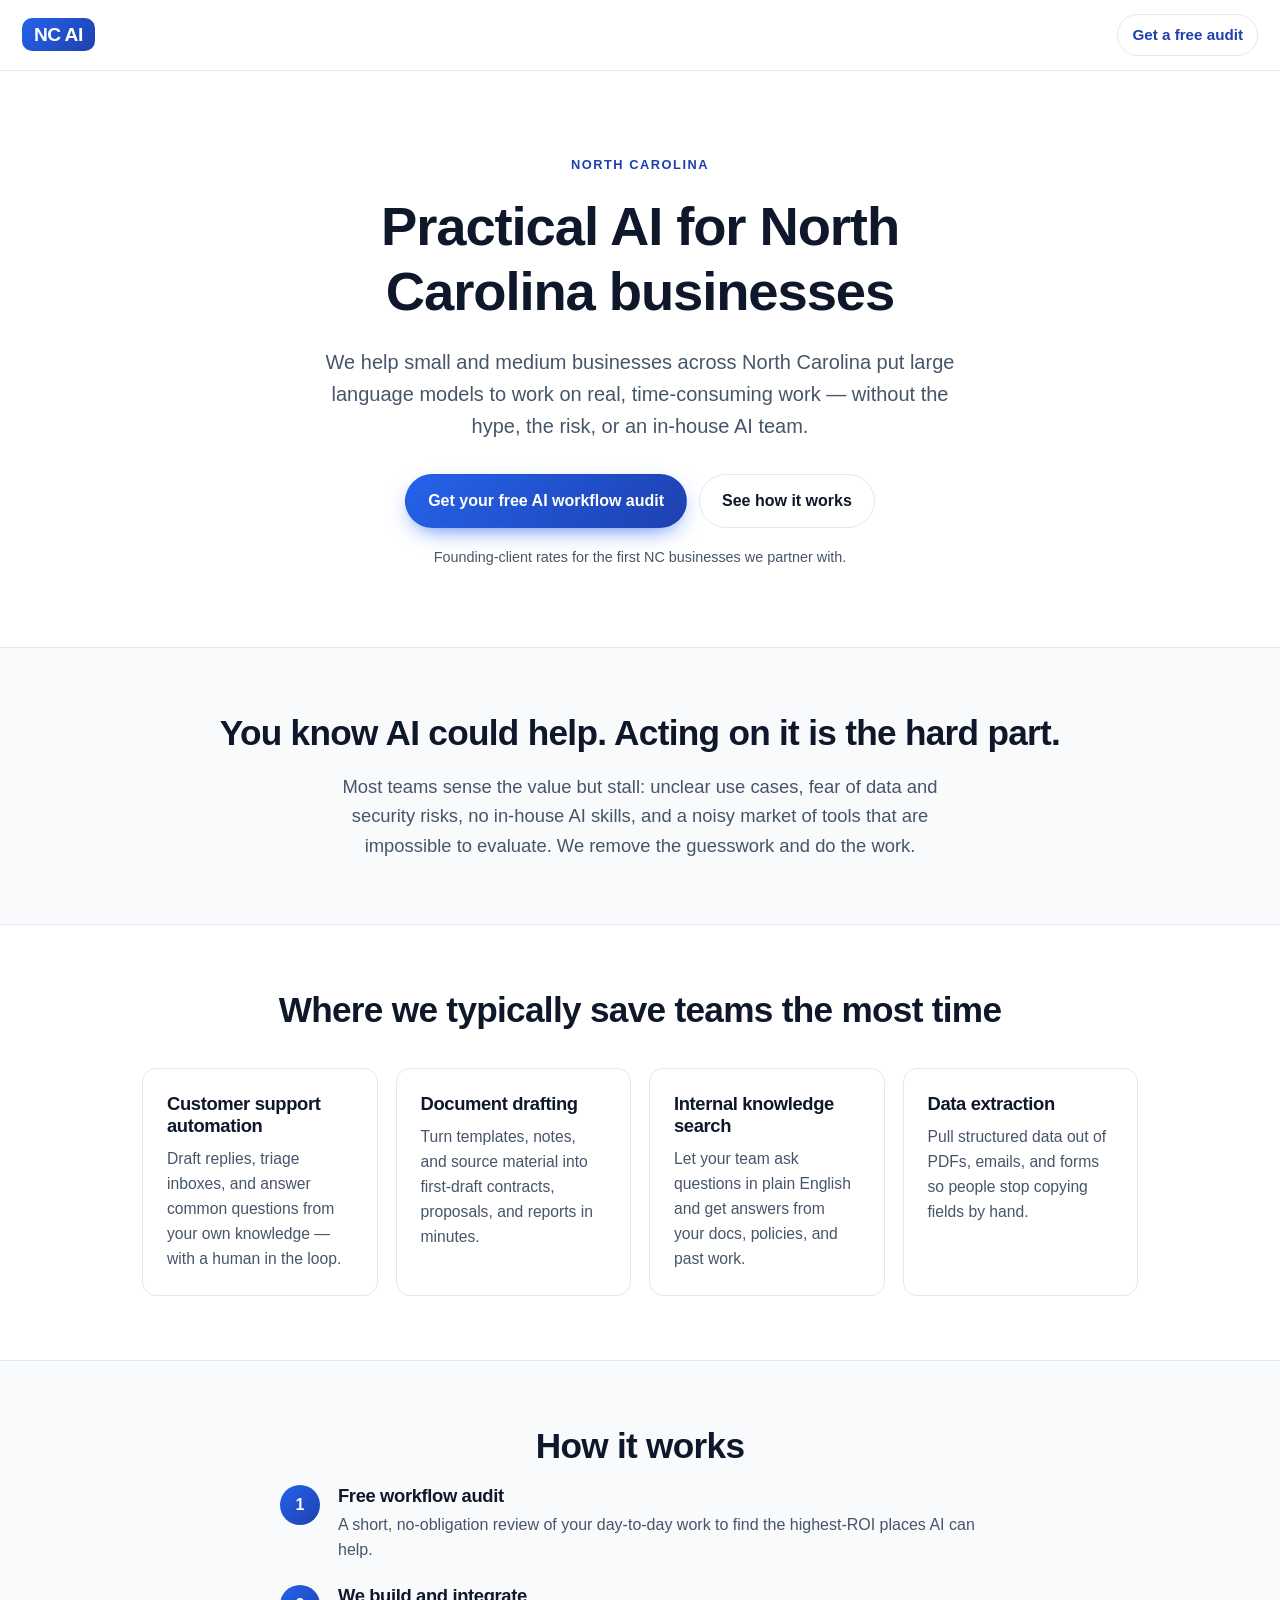
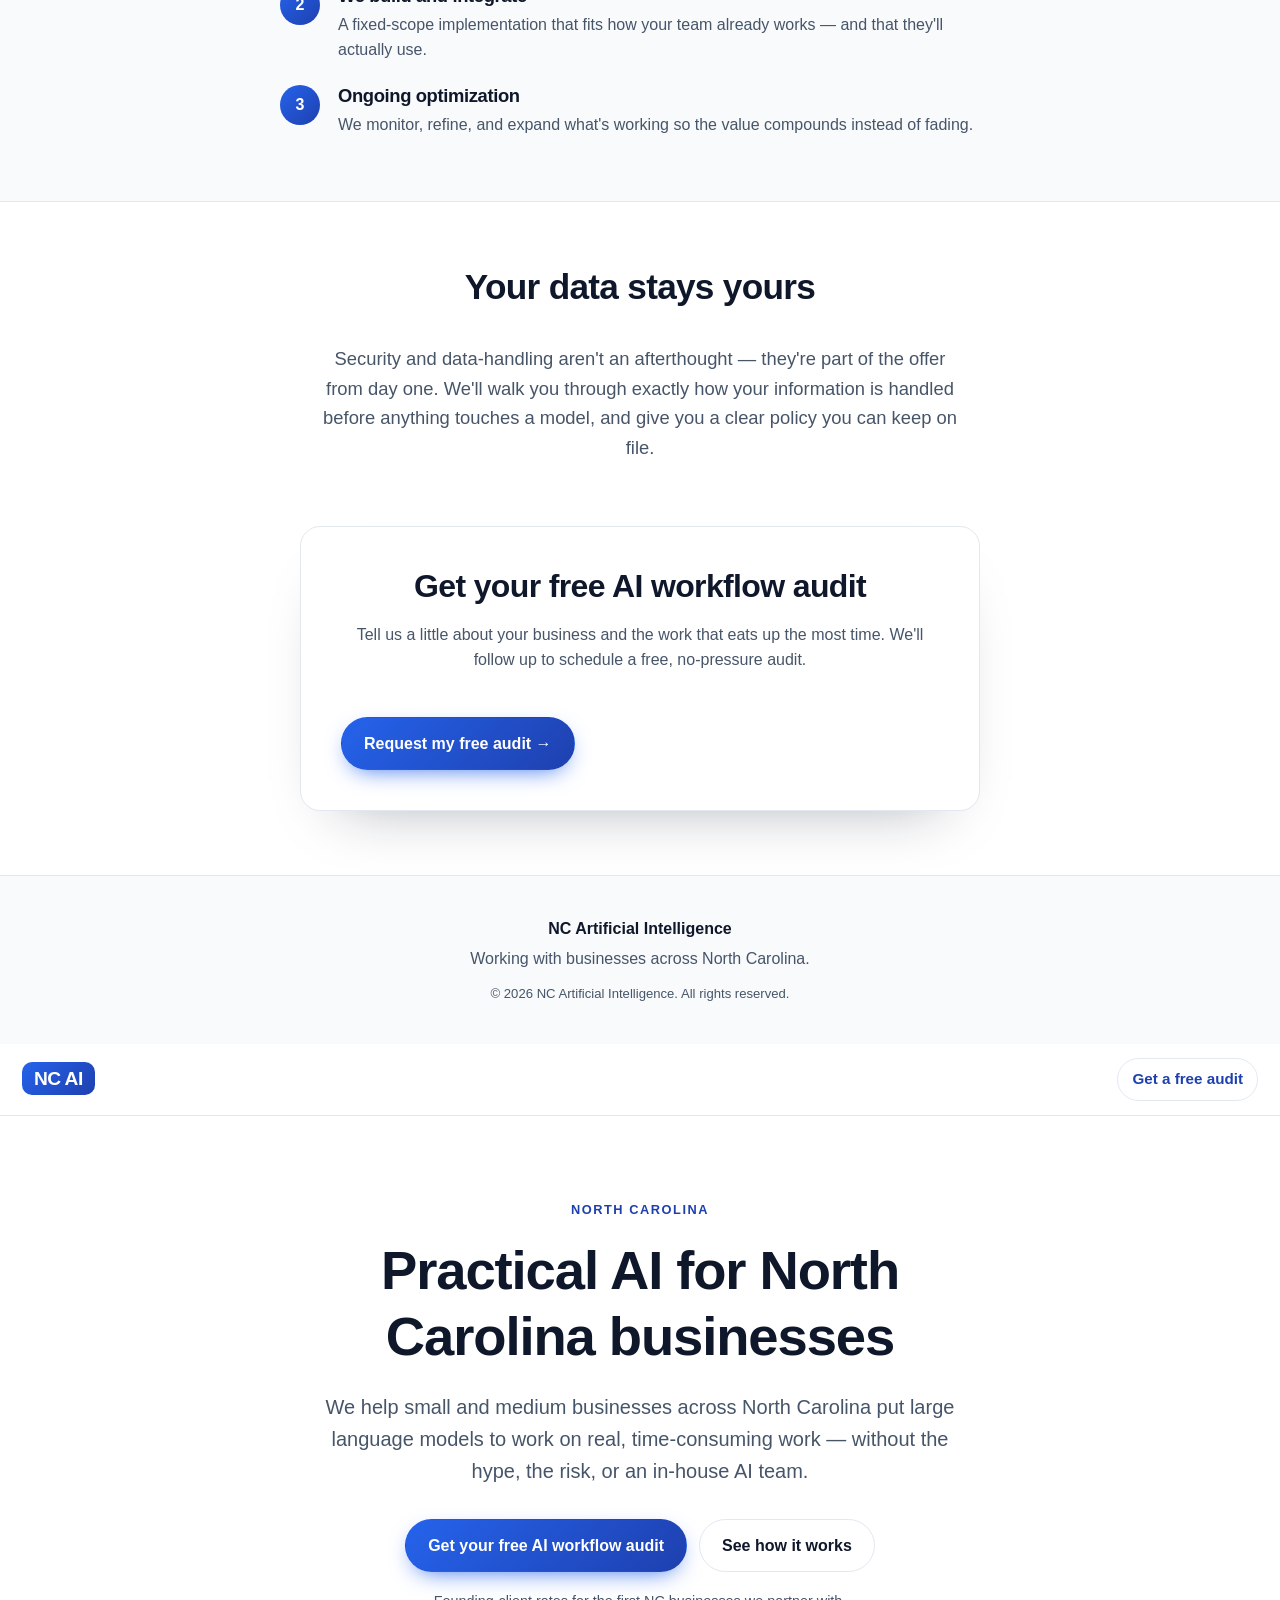
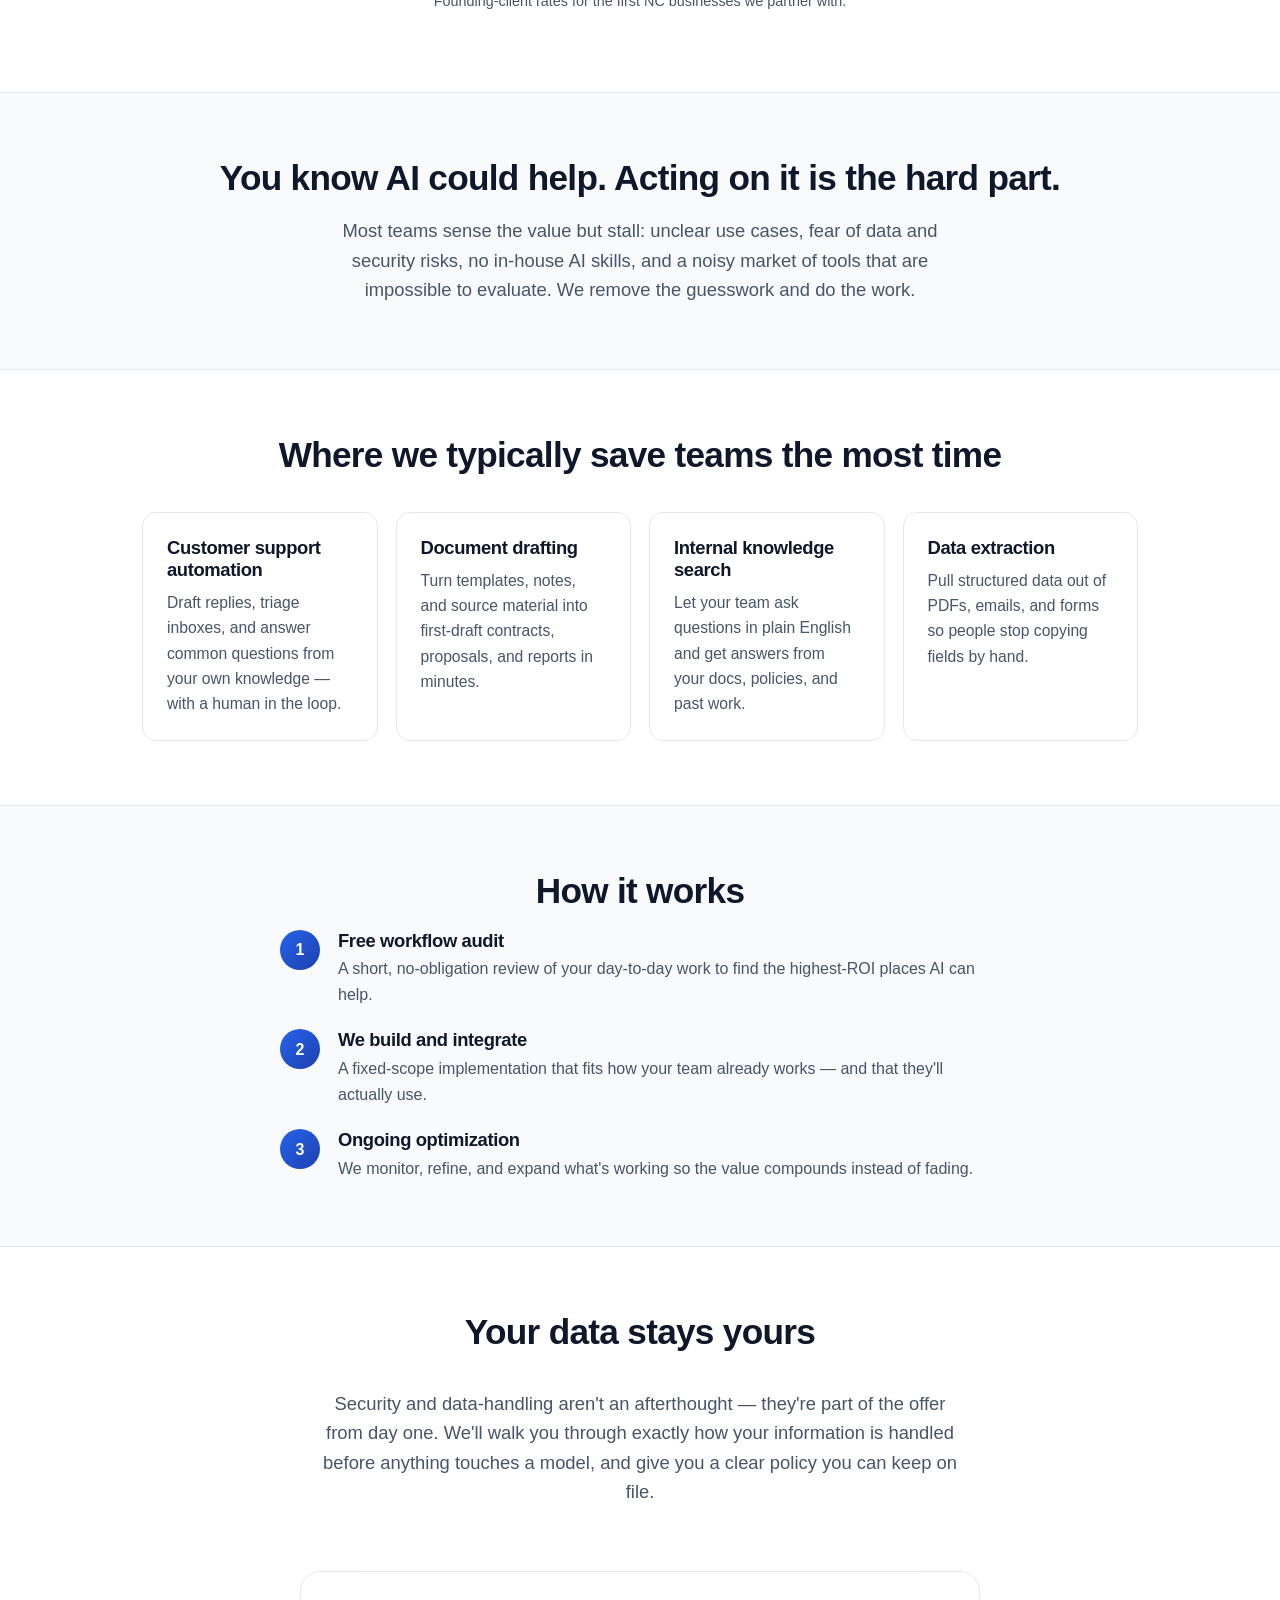
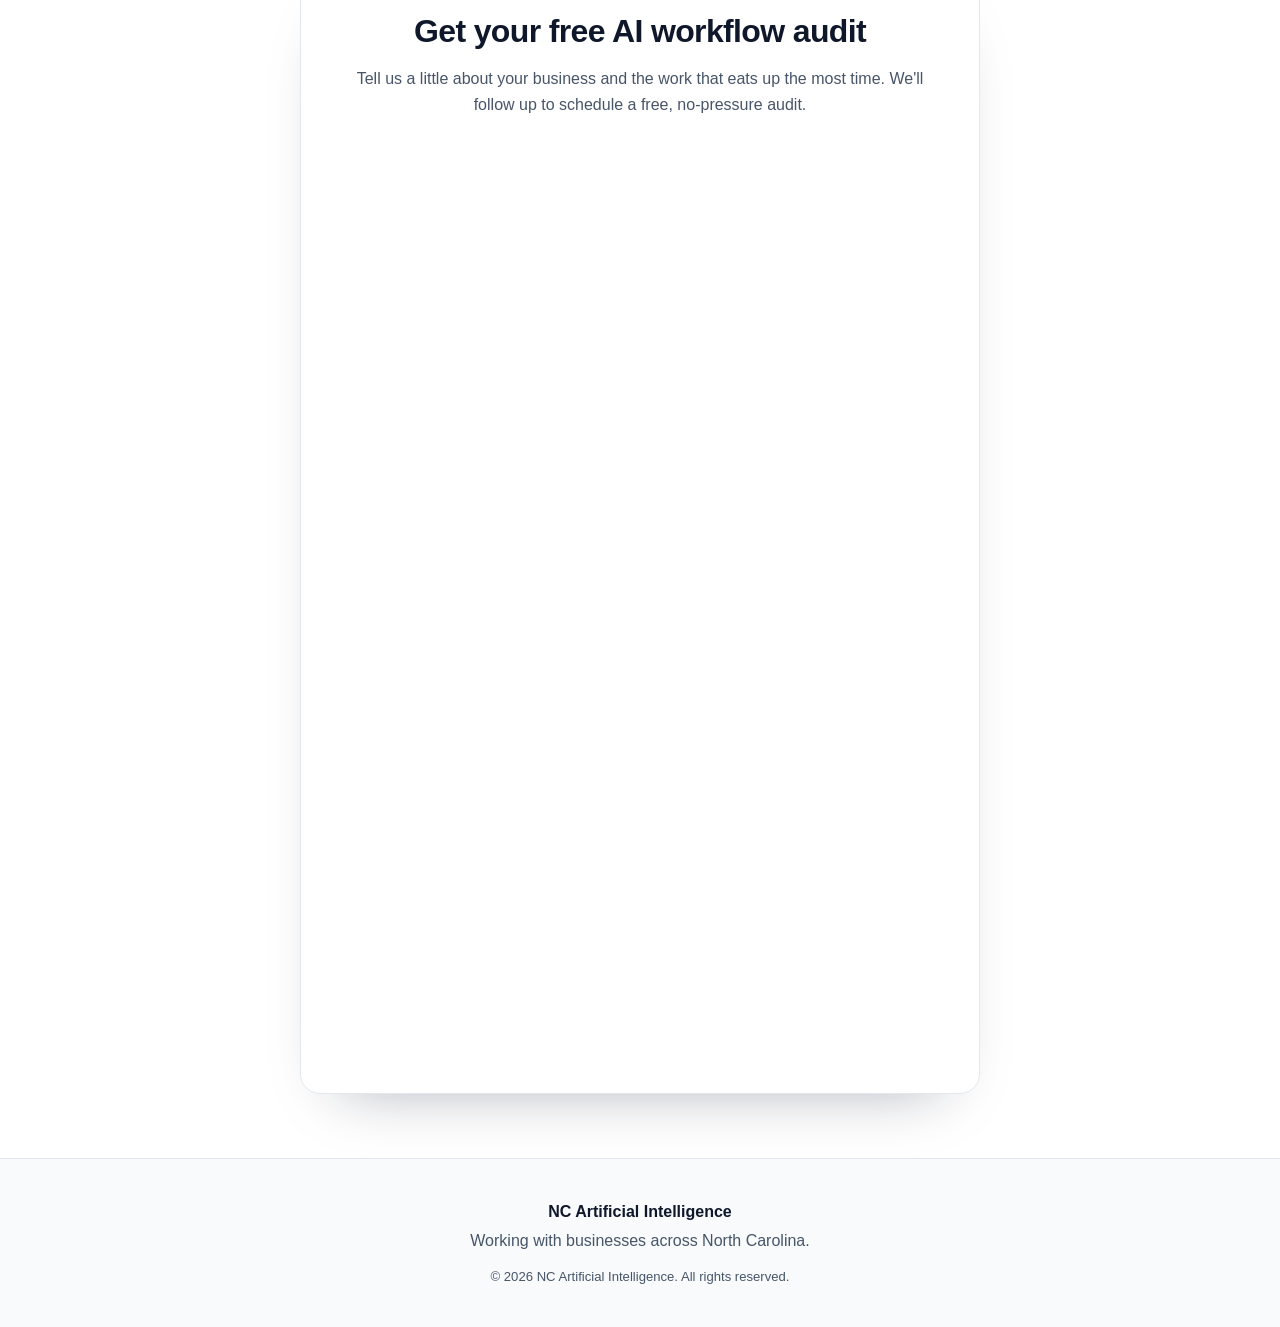
==== public/index.html @ a3c99788 "Replace iframe embed with link button" ====
<!DOCTYPE html>
<html lang="en">
  <head>
    <!-- Google tag (gtag.js) -->
    <script async src="https://www.googletagmanager.com/gtag/js?id=G-DRT9H3H2EL"></script>
    <script>
      window.dataLayer = window.dataLayer || [];
      function gtag(){dataLayer.push(arguments);}
      gtag('js', new Date());
      gtag('config', 'G-DRT9H3H2EL');
    </script>
    <meta charset="utf-8" />
    <meta name="viewport" content="width=device-width, initial-scale=1" />
    <title data-bind="title">AI for small &amp; medium businesses</title>
    <meta name="description" data-bind="description" content="We help small and medium businesses put large language models to work on real, time-consuming work." />
    <meta name="keywords" data-bind="keywords" content="" />
    <meta name="robots" content="index,follow" />
    <meta name="theme-color" data-bind="themeColor" content="#2563eb" />
    <link rel="canonical" data-bind="canonical" href="" />
    <link rel="icon" href="favicon.svg" type="image/svg+xml" />

    <!-- Open Graph (filled per-domain by main.js) -->
    <meta property="og:type" content="website" />
    <meta property="og:site_name" data-bind="brand" content="" />
    <meta property="og:title" data-bind="ogTitle" content="" />
    <meta property="og:description" data-bind="description" content="" />
    <meta property="og:url" data-bind="canonical" content="" />
    <meta property="og:image" data-bind="ogImageAbs" content="" />
    <meta property="og:image:width" content="1200" />
    <meta property="og:image:height" content="630" />

    <!-- Twitter -->
    <meta name="twitter:card" content="summary_large_image" />
    <meta name="twitter:title" data-bind="ogTitle" content="" />
    <meta name="twitter:description" data-bind="description" content="" />
    <meta name="twitter:image" data-bind="ogImageAbs" content="" />

    <!-- Structured data for local SEO (filled per-domain by main.js) -->
    <script type="application/ld+json" id="ld-json">{}</script>

    <link rel="stylesheet" href="assets/styles.css" />
  </head>
  <body>
    <header class="site-header">
      <a class="wordmark" href="#top">
        <span class="wordmark-mark" data-bind="wordmark">AI</span>
      </a>
      <a class="header-cta" href="#interest">Get a free audit</a>
    </header>

    <main id="top">
      <!-- Hero -->
      <section class="hero">
        <p class="eyebrow" data-bind="region">For local businesses</p>
        <h1 data-bind="headline">Practical AI for small &amp; medium businesses</h1>
        <p class="subhead" data-bind="subhead">
          We help small and medium businesses put large language models to work on
          real, time-consuming work — without the hype, the risk, or an in-house AI team.
        </p>
        <div class="hero-actions">
          <a class="btn btn-primary" href="#interest">Get your free AI workflow audit</a>
          <a class="btn btn-ghost" href="#how">See how it works</a>
        </div>
        <p class="hero-note" data-bind="ctaNote"></p>
      </section>

      <!-- Problem -->
      <section class="band">
        <div class="band-inner">
          <h2>You know AI could help. Acting on it is the hard part.</h2>
          <p class="lede">
            Most teams sense the value but stall: unclear use cases, fear of data and
            security risks, no in-house AI skills, and a noisy market of tools that are
            impossible to evaluate. We remove the guesswork and do the work.
          </p>
        </div>
      </section>

      <!-- Offerings -->
      <section class="section" id="services">
        <h2 class="section-title">Where we typically save teams the most time</h2>
        <div class="cards">
          <div class="card">
            <h3>Customer support automation</h3>
            <p>Draft replies, triage inboxes, and answer common questions from your own knowledge — with a human in the loop.</p>
          </div>
          <div class="card">
            <h3>Document drafting</h3>
            <p>Turn templates, notes, and source material into first-draft contracts, proposals, and reports in minutes.</p>
          </div>
          <div class="card">
            <h3>Internal knowledge search</h3>
            <p>Let your team ask questions in plain English and get answers from your docs, policies, and past work.</p>
          </div>
          <div class="card">
            <h3>Data extraction</h3>
            <p>Pull structured data out of PDFs, emails, and forms so people stop copying fields by hand.</p>
          </div>
        </div>
      </section>

      <!-- How it works -->
      <section class="band" id="how">
        <div class="band-inner">
          <h2>How it works</h2>
          <ol class="steps">
            <li>
              <span class="step-num">1</span>
              <div>
                <h3>Free workflow audit</h3>
                <p>A short, no-obligation review of your day-to-day work to find the highest-ROI places AI can help.</p>
              </div>
            </li>
            <li>
              <span class="step-num">2</span>
              <div>
                <h3>We build and integrate</h3>
                <p>A fixed-scope implementation that fits how your team already works — and that they'll actually use.</p>
              </div>
            </li>
            <li>
              <span class="step-num">3</span>
              <div>
                <h3>Ongoing optimization</h3>
                <p>We monitor, refine, and expand what's working so the value compounds instead of fading.</p>
              </div>
            </li>
          </ol>
        </div>
      </section>

      <!-- Trust / security -->
      <section class="section trust">
        <div class="trust-inner">
          <h2 class="section-title">Your data stays yours</h2>
          <p class="lede center">
            Security and data-handling aren't an afterthought — they're part of the offer
            from day one. We'll walk you through exactly how your information is handled
            before anything touches a model, and give you a clear policy you can keep on file.
          </p>
        </div>
      </section>

      <!-- Contact / interest form (Google Forms embed) -->
      <section class="section form-section" id="interest">
        <div class="form-card">
          <h2>Get your free AI workflow audit</h2>
          <p class="form-intro">
            Tell us a little about your business and the work that eats up the most time.
            We'll follow up to schedule a free, no-pressure audit.
          </p>

          <a href="https://docs.google.com/forms/d/e/1FAIpQLSct09jEm7KFgqazRBSHuSHnVtyFLjKHujhhD452P3IpsdXMZw/viewform" target="_blank" rel="noopener noreferrer" class="btn btn-primary" style="display: inline-block; margin-top: 1rem;">Request my free audit →</a>
        </div>
      </section>
    </main>

    <footer class="site-footer">
      <p class="footer-brand" data-bind="brand">AI Integration Services</p>
      <p class="footer-location" data-bind="locationLine"></p>
      <p class="footer-legal">&copy; <span data-bind="year">2026</span> <span data-bind="brand">AI Integration Services</span>. All rights reserved.</p>
    </footer>

    <script src="assets/config.js"></script>
    <script src="assets/main.js"></script>
  </body>
</html>
<!DOCTYPE html>
<html lang="en">
  <head>
    <!-- Google tag (gtag.js) -->
    <script async src="https://www.googletagmanager.com/gtag/js?id=G-DRT9H3H2EL"></script>
    <script>
      window.dataLayer = window.dataLayer || [];
      function gtag(){dataLayer.push(arguments);}
      gtag('js', new Date());
      gtag('config', 'G-DRT9H3H2EL');
    </script>
    <meta charset="utf-8" />
    <meta name="viewport" content="width=device-width, initial-scale=1" />
    <title data-bind="title">AI for small &amp; medium businesses</title>
    <meta name="description" data-bind="description" content="We help small and medium businesses put large language models to work on real, time-consuming work." />
    <meta name="keywords" data-bind="keywords" content="" />
    <meta name="robots" content="index,follow" />
    <meta name="theme-color" data-bind="themeColor" content="#2563eb" />
    <link rel="canonical" data-bind="canonical" href="" />
    <link rel="icon" href="favicon.svg" type="image/svg+xml" />

    <!-- Open Graph (filled per-domain by main.js) -->
    <meta property="og:type" content="website" />
    <meta property="og:site_name" data-bind="brand" content="" />
    <meta property="og:title" data-bind="ogTitle" content="" />
    <meta property="og:description" data-bind="description" content="" />
    <meta property="og:url" data-bind="canonical" content="" />
    <meta property="og:image" data-bind="ogImageAbs" content="" />
    <meta property="og:image:width" content="1200" />
    <meta property="og:image:height" content="630" />

    <!-- Twitter -->
    <meta name="twitter:card" content="summary_large_image" />
    <meta name="twitter:title" data-bind="ogTitle" content="" />
    <meta name="twitter:description" data-bind="description" content="" />
    <meta name="twitter:image" data-bind="ogImageAbs" content="" />

    <!-- Structured data for local SEO (filled per-domain by main.js) -->
    <script type="application/ld+json" id="ld-json">{}</script>

    <link rel="stylesheet" href="assets/styles.css" />
  </head>
  <body>
    <header class="site-header">
      <a class="wordmark" href="#top">
        <span class="wordmark-mark" data-bind="wordmark">AI</span>
      </a>
      <a class="header-cta" href="#interest">Get a free audit</a>
    </header>

    <main id="top">
      <!-- Hero -->
      <section class="hero">
        <p class="eyebrow" data-bind="region">For local businesses</p>
        <h1 data-bind="headline">Practical AI for small &amp; medium businesses</h1>
        <p class="subhead" data-bind="subhead">
          We help small and medium businesses put large language models to work on
          real, time-consuming work — without the hype, the risk, or an in-house AI team.
        </p>
        <div class="hero-actions">
          <a class="btn btn-primary" href="#interest">Get your free AI workflow audit</a>
          <a class="btn btn-ghost" href="#how">See how it works</a>
        </div>
        <p class="hero-note" data-bind="ctaNote"></p>
      </section>

      <!-- Problem -->
      <section class="band">
        <div class="band-inner">
          <h2>You know AI could help. Acting on it is the hard part.</h2>
          <p class="lede">
            Most teams sense the value but stall: unclear use cases, fear of data and
            security risks, no in-house AI skills, and a noisy market of tools that are
            impossible to evaluate. We remove the guesswork and do the work.
          </p>
        </div>
      </section>

      <!-- Offerings -->
      <section class="section" id="services">
        <h2 class="section-title">Where we typically save teams the most time</h2>
        <div class="cards">
          <div class="card">
            <h3>Customer support automation</h3>
            <p>Draft replies, triage inboxes, and answer common questions from your own knowledge — with a human in the loop.</p>
          </div>
          <div class="card">
            <h3>Document drafting</h3>
            <p>Turn templates, notes, and source material into first-draft contracts, proposals, and reports in minutes.</p>
          </div>
          <div class="card">
            <h3>Internal knowledge search</h3>
            <p>Let your team ask questions in plain English and get answers from your docs, policies, and past work.</p>
          </div>
          <div class="card">
            <h3>Data extraction</h3>
            <p>Pull structured data out of PDFs, emails, and forms so people stop copying fields by hand.</p>
          </div>
        </div>
      </section>

      <!-- How it works -->
      <section class="band" id="how">
        <div class="band-inner">
          <h2>How it works</h2>
          <ol class="steps">
            <li>
              <span class="step-num">1</span>
              <div>
                <h3>Free workflow audit</h3>
                <p>A short, no-obligation review of your day-to-day work to find the highest-ROI places AI can help.</p>
              </div>
            </li>
            <li>
              <span class="step-num">2</span>
              <div>
                <h3>We build and integrate</h3>
                <p>A fixed-scope implementation that fits how your team already works — and that they'll actually use.</p>
              </div>
            </li>
            <li>
              <span class="step-num">3</span>
              <div>
                <h3>Ongoing optimization</h3>
                <p>We monitor, refine, and expand what's working so the value compounds instead of fading.</p>
              </div>
            </li>
          </ol>
        </div>
      </section>

      <!-- Trust / security -->
      <section class="section trust">
        <div class="trust-inner">
          <h2 class="section-title">Your data stays yours</h2>
          <p class="lede center">
            Security and data-handling aren't an afterthought — they're part of the offer
            from day one. We'll walk you through exactly how your information is handled
            before anything touches a model, and give you a clear policy you can keep on file.
          </p>
        </div>
      </section>

      <!-- Contact / interest form (Google Forms embed) -->
      <section class="section form-section" id="interest">
        <div class="form-card">
          <h2>Get your free AI workflow audit</h2>
          <p class="form-intro">
            Tell us a little about your business and the work that eats up the most time.
            We'll follow up to schedule a free, no-pressure audit.
          </p>

          <iframe
            src="https://docs.google.com/forms/d/e/1FAIpQLSct09jEm7KFgqazRBSHuSHnVtyFLjKHujhhD452P3IpsdXMZw/viewform?embedded=true"
            width="100%"
            height="900"
            frameborder="0"
            marginheight="0"
            marginwidth="0"
            style="border: none; border-radius: 8px;"
          >Loading…</iframe>
        </div>
      </section>
    </main>

    <footer class="site-footer">
      <p class="footer-brand" data-bind="brand">AI Integration Services</p>
      <p class="footer-location" data-bind="locationLine"></p>
      <p class="footer-legal">&copy; <span data-bind="year">2026</span> <span data-bind="brand">AI Integration Services</span>. All rights reserved.</p>
    </footer>

    <script src="assets/config.js"></script>
    <script src="assets/main.js"></script>
  </body>
</html>
---- public/assets/styles.css ----
:root {
  --accent: #2563eb;
  --accent-dark: #1e40af;
  --ink: #0f172a;
  --ink-soft: #475569;
  --line: #e2e8f0;
  --bg: #ffffff;
  --bg-soft: #f8fafc;
  --radius: 14px;
  --max: 1040px;
  --font: -apple-system, BlinkMacSystemFont, "Segoe UI", Roboto, Helvetica, Arial,
    sans-serif;
}

* {
  box-sizing: border-box;
}

html {
  scroll-behavior: smooth;
}

body {
  margin: 0;
  font-family: var(--font);
  color: var(--ink);
  background: var(--bg);
  line-height: 1.6;
  -webkit-font-smoothing: antialiased;
}

h1,
h2,
h3 {
  line-height: 1.2;
  letter-spacing: -0.02em;
  margin: 0 0 0.5em;
}

p {
  margin: 0 0 1em;
}

a {
  color: var(--accent-dark);
}

/* ---------- Header ---------- */
.site-header {
  position: sticky;
  top: 0;
  z-index: 10;
  display: flex;
  align-items: center;
  justify-content: space-between;
  padding: 14px 22px;
  background: rgba(255, 255, 255, 0.85);
  backdrop-filter: saturate(180%) blur(10px);
  border-bottom: 1px solid var(--line);
}

.wordmark {
  text-decoration: none;
}

.wordmark-mark {
  font-weight: 800;
  font-size: 1.2rem;
  letter-spacing: -0.03em;
  color: var(--ink);
  padding: 6px 12px;
  border-radius: 10px;
  background: linear-gradient(135deg, var(--accent), var(--accent-dark));
  color: #fff;
}

.header-cta {
  font-weight: 600;
  font-size: 0.95rem;
  text-decoration: none;
  color: var(--accent-dark);
  padding: 8px 14px;
  border-radius: 999px;
  border: 1px solid var(--line);
}

.header-cta:hover {
  border-color: var(--accent);
}

/* ---------- Buttons ---------- */
.btn {
  display: inline-block;
  font-weight: 600;
  text-decoration: none;
  padding: 13px 22px;
  border-radius: 999px;
  border: 1px solid transparent;
  cursor: pointer;
  font-size: 1rem;
  transition: transform 0.05s ease, box-shadow 0.2s ease;
}

.btn:active {
  transform: translateY(1px);
}

.btn-primary {
  background: linear-gradient(135deg, var(--accent), var(--accent-dark));
  color: #fff;
  box-shadow: 0 8px 24px -10px var(--accent);
}

.btn-primary:hover {
  box-shadow: 0 12px 30px -10px var(--accent);
}

.btn-ghost {
  background: transparent;
  color: var(--ink);
  border-color: var(--line);
}

.btn-ghost:hover {
  border-color: var(--accent);
}

.btn-block {
  width: 100%;
  text-align: center;
  border: none;
  font-size: 1.05rem;
  margin-top: 8px;
}

/* ---------- Hero ---------- */
.hero {
  max-width: var(--max);
  margin: 0 auto;
  padding: 84px 22px 64px;
  text-align: center;
}

.eyebrow {
  text-transform: uppercase;
  letter-spacing: 0.12em;
  font-size: 0.8rem;
  font-weight: 700;
  color: var(--accent-dark);
  margin-bottom: 18px;
}

.hero h1 {
  font-size: clamp(2.1rem, 5vw, 3.4rem);
  max-width: 18ch;
  margin: 0 auto 0.4em;
}

.subhead {
  font-size: clamp(1.05rem, 2.2vw, 1.25rem);
  color: var(--ink-soft);
  max-width: 60ch;
  margin: 0 auto 32px;
}

.hero-actions {
  display: flex;
  gap: 12px;
  justify-content: center;
  flex-wrap: wrap;
}

.hero-note {
  margin-top: 18px;
  font-size: 0.9rem;
  color: var(--ink-soft);
}

/* ---------- Bands & sections ---------- */
.band {
  background: var(--bg-soft);
  border-top: 1px solid var(--line);
  border-bottom: 1px solid var(--line);
}

.band-inner,
.section {
  max-width: var(--max);
  margin: 0 auto;
  padding: 64px 22px;
}

.band-inner h2,
.section-title {
  font-size: clamp(1.6rem, 3.5vw, 2.2rem);
  text-align: center;
}

.section-title {
  margin-bottom: 36px;
}

.lede {
  font-size: 1.15rem;
  color: var(--ink-soft);
  max-width: 62ch;
  margin: 0 auto;
  text-align: center;
}

.lede.center {
  text-align: center;
}

/* ---------- Legal / prose (privacy policy) ---------- */
.legal {
  max-width: 760px;
  text-align: left;
  color: var(--ink-soft);
}

.legal-meta {
  font-size: 0.9rem;
  color: var(--ink-soft);
  margin-bottom: 28px;
}

.legal h2 {
  font-size: 1.25rem;
  color: var(--ink);
  margin: 34px 0 10px;
}

.legal p,
.legal li {
  font-size: 1.02rem;
}

.legal ul {
  padding-left: 1.2em;
  margin: 0 0 12px;
}

.legal li {
  margin-bottom: 8px;
}

.legal strong {
  color: var(--ink);
}

/* ---------- Cards ---------- */
.cards {
  display: grid;
  grid-template-columns: repeat(auto-fit, minmax(220px, 1fr));
  gap: 18px;
}

.card {
  background: var(--bg);
  border: 1px solid var(--line);
  border-radius: var(--radius);
  padding: 24px;
}

.card h3 {
  font-size: 1.15rem;
}

.card p {
  color: var(--ink-soft);
  margin: 0;
  font-size: 0.98rem;
}

/* ---------- Steps ---------- */
.steps {
  list-style: none;
  margin: 0;
  padding: 0;
  display: grid;
  gap: 22px;
  max-width: 720px;
  margin: 0 auto;
}

.steps li {
  display: flex;
  gap: 18px;
  align-items: flex-start;
}

.step-num {
  flex: 0 0 auto;
  width: 40px;
  height: 40px;
  border-radius: 50%;
  display: grid;
  place-items: center;
  font-weight: 700;
  color: #fff;
  background: linear-gradient(135deg, var(--accent), var(--accent-dark));
}

.steps h3 {
  font-size: 1.15rem;
  margin-bottom: 0.25em;
}

.steps p {
  margin: 0;
  color: var(--ink-soft);
}

/* ---------- Trust ---------- */
.trust-inner {
  max-width: 720px;
  margin: 0 auto;
  text-align: center;
}

/* ---------- Form ---------- */
.form-section {
  padding-top: 0;
}

.form-card {
  max-width: 680px;
  margin: 0 auto;
  background: var(--bg);
  border: 1px solid var(--line);
  border-radius: 20px;
  padding: 40px;
  box-shadow: 0 30px 60px -40px rgba(15, 23, 42, 0.4);
}

.form-card h2 {
  text-align: center;
  font-size: clamp(1.5rem, 3vw, 2rem);
}

.form-intro {
  text-align: center;
  color: var(--ink-soft);
  margin-bottom: 28px;
}

.field-row {
  display: grid;
  grid-template-columns: 1fr 1fr;
  gap: 16px;
}

.field {
  margin-bottom: 16px;
  display: flex;
  flex-direction: column;
}

.field label {
  font-weight: 600;
  font-size: 0.9rem;
  margin-bottom: 6px;
}

.field input,
.field select,
.field textarea {
  font: inherit;
  padding: 12px 14px;
  border: 1px solid var(--line);
  border-radius: 10px;
  background: var(--bg-soft);
  color: var(--ink);
  width: 100%;
}

.field input:focus,
.field select:focus,
.field textarea:focus {
  outline: none;
  border-color: var(--accent);
  box-shadow: 0 0 0 3px color-mix(in srgb, var(--accent) 18%, transparent);
  background: var(--bg);
}

.field textarea {
  resize: vertical;
}

.hidden-field {
  display: none;
}

.form-fineprint {
  text-align: center;
  font-size: 0.82rem;
  color: var(--ink-soft);
  margin: 14px 0 0;
}

/* ---------- Footer ---------- */
.site-footer {
  border-top: 1px solid var(--line);
  background: var(--bg-soft);
  text-align: center;
  padding: 40px 22px;
}

.footer-brand {
  font-weight: 700;
  margin-bottom: 4px;
}

.footer-location {
  color: var(--ink-soft);
  margin-bottom: 12px;
}

.footer-legal {
  font-size: 0.82rem;
  color: var(--ink-soft);
  margin: 0;
}

/* ---------- Preview banner (demo only) ---------- */
.preview-banner {
  background: #0f172a;
  color: #e2e8f0;
  text-align: center;
  font-size: 0.85rem;
  padding: 8px 14px;
}

.preview-banner a {
  color: #fff;
  font-weight: 600;
  text-decoration: underline;
}

/* ---------- Responsive ---------- */
@media (max-width: 560px) {
  .field-row {
    grid-template-columns: 1fr;
  }
  .form-card {
    padding: 26px 20px;
  }
}
---- public/assets/styles.css ----
:root {
  --accent: #2563eb;
  --accent-dark: #1e40af;
  --ink: #0f172a;
  --ink-soft: #475569;
  --line: #e2e8f0;
  --bg: #ffffff;
  --bg-soft: #f8fafc;
  --radius: 14px;
  --max: 1040px;
  --font: -apple-system, BlinkMacSystemFont, "Segoe UI", Roboto, Helvetica, Arial,
    sans-serif;
}

* {
  box-sizing: border-box;
}

html {
  scroll-behavior: smooth;
}

body {
  margin: 0;
  font-family: var(--font);
  color: var(--ink);
  background: var(--bg);
  line-height: 1.6;
  -webkit-font-smoothing: antialiased;
}

h1,
h2,
h3 {
  line-height: 1.2;
  letter-spacing: -0.02em;
  margin: 0 0 0.5em;
}

p {
  margin: 0 0 1em;
}

a {
  color: var(--accent-dark);
}

/* ---------- Header ---------- */
.site-header {
  position: sticky;
  top: 0;
  z-index: 10;
  display: flex;
  align-items: center;
  justify-content: space-between;
  padding: 14px 22px;
  background: rgba(255, 255, 255, 0.85);
  backdrop-filter: saturate(180%) blur(10px);
  border-bottom: 1px solid var(--line);
}

.wordmark {
  text-decoration: none;
}

.wordmark-mark {
  font-weight: 800;
  font-size: 1.2rem;
  letter-spacing: -0.03em;
  color: var(--ink);
  padding: 6px 12px;
  border-radius: 10px;
  background: linear-gradient(135deg, var(--accent), var(--accent-dark));
  color: #fff;
}

.header-cta {
  font-weight: 600;
  font-size: 0.95rem;
  text-decoration: none;
  color: var(--accent-dark);
  padding: 8px 14px;
  border-radius: 999px;
  border: 1px solid var(--line);
}

.header-cta:hover {
  border-color: var(--accent);
}

/* ---------- Buttons ---------- */
.btn {
  display: inline-block;
  font-weight: 600;
  text-decoration: none;
  padding: 13px 22px;
  border-radius: 999px;
  border: 1px solid transparent;
  cursor: pointer;
  font-size: 1rem;
  transition: transform 0.05s ease, box-shadow 0.2s ease;
}

.btn:active {
  transform: translateY(1px);
}

.btn-primary {
  background: linear-gradient(135deg, var(--accent), var(--accent-dark));
  color: #fff;
  box-shadow: 0 8px 24px -10px var(--accent);
}

.btn-primary:hover {
  box-shadow: 0 12px 30px -10px var(--accent);
}

.btn-ghost {
  background: transparent;
  color: var(--ink);
  border-color: var(--line);
}

.btn-ghost:hover {
  border-color: var(--accent);
}

.btn-block {
  width: 100%;
  text-align: center;
  border: none;
  font-size: 1.05rem;
  margin-top: 8px;
}

/* ---------- Hero ---------- */
.hero {
  max-width: var(--max);
  margin: 0 auto;
  padding: 84px 22px 64px;
  text-align: center;
}

.eyebrow {
  text-transform: uppercase;
  letter-spacing: 0.12em;
  font-size: 0.8rem;
  font-weight: 700;
  color: var(--accent-dark);
  margin-bottom: 18px;
}

.hero h1 {
  font-size: clamp(2.1rem, 5vw, 3.4rem);
  max-width: 18ch;
  margin: 0 auto 0.4em;
}

.subhead {
  font-size: clamp(1.05rem, 2.2vw, 1.25rem);
  color: var(--ink-soft);
  max-width: 60ch;
  margin: 0 auto 32px;
}

.hero-actions {
  display: flex;
  gap: 12px;
  justify-content: center;
  flex-wrap: wrap;
}

.hero-note {
  margin-top: 18px;
  font-size: 0.9rem;
  color: var(--ink-soft);
}

/* ---------- Bands & sections ---------- */
.band {
  background: var(--bg-soft);
  border-top: 1px solid var(--line);
  border-bottom: 1px solid var(--line);
}

.band-inner,
.section {
  max-width: var(--max);
  margin: 0 auto;
  padding: 64px 22px;
}

.band-inner h2,
.section-title {
  font-size: clamp(1.6rem, 3.5vw, 2.2rem);
  text-align: center;
}

.section-title {
  margin-bottom: 36px;
}

.lede {
  font-size: 1.15rem;
  color: var(--ink-soft);
  max-width: 62ch;
  margin: 0 auto;
  text-align: center;
}

.lede.center {
  text-align: center;
}

/* ---------- Legal / prose (privacy policy) ---------- */
.legal {
  max-width: 760px;
  text-align: left;
  color: var(--ink-soft);
}

.legal-meta {
  font-size: 0.9rem;
  color: var(--ink-soft);
  margin-bottom: 28px;
}

.legal h2 {
  font-size: 1.25rem;
  color: var(--ink);
  margin: 34px 0 10px;
}

.legal p,
.legal li {
  font-size: 1.02rem;
}

.legal ul {
  padding-left: 1.2em;
  margin: 0 0 12px;
}

.legal li {
  margin-bottom: 8px;
}

.legal strong {
  color: var(--ink);
}

/* ---------- Cards ---------- */
.cards {
  display: grid;
  grid-template-columns: repeat(auto-fit, minmax(220px, 1fr));
  gap: 18px;
}

.card {
  background: var(--bg);
  border: 1px solid var(--line);
  border-radius: var(--radius);
  padding: 24px;
}

.card h3 {
  font-size: 1.15rem;
}

.card p {
  color: var(--ink-soft);
  margin: 0;
  font-size: 0.98rem;
}

/* ---------- Steps ---------- */
.steps {
  list-style: none;
  margin: 0;
  padding: 0;
  display: grid;
  gap: 22px;
  max-width: 720px;
  margin: 0 auto;
}

.steps li {
  display: flex;
  gap: 18px;
  align-items: flex-start;
}

.step-num {
  flex: 0 0 auto;
  width: 40px;
  height: 40px;
  border-radius: 50%;
  display: grid;
  place-items: center;
  font-weight: 700;
  color: #fff;
  background: linear-gradient(135deg, var(--accent), var(--accent-dark));
}

.steps h3 {
  font-size: 1.15rem;
  margin-bottom: 0.25em;
}

.steps p {
  margin: 0;
  color: var(--ink-soft);
}

/* ---------- Trust ---------- */
.trust-inner {
  max-width: 720px;
  margin: 0 auto;
  text-align: center;
}

/* ---------- Form ---------- */
.form-section {
  padding-top: 0;
}

.form-card {
  max-width: 680px;
  margin: 0 auto;
  background: var(--bg);
  border: 1px solid var(--line);
  border-radius: 20px;
  padding: 40px;
  box-shadow: 0 30px 60px -40px rgba(15, 23, 42, 0.4);
}

.form-card h2 {
  text-align: center;
  font-size: clamp(1.5rem, 3vw, 2rem);
}

.form-intro {
  text-align: center;
  color: var(--ink-soft);
  margin-bottom: 28px;
}

.field-row {
  display: grid;
  grid-template-columns: 1fr 1fr;
  gap: 16px;
}

.field {
  margin-bottom: 16px;
  display: flex;
  flex-direction: column;
}

.field label {
  font-weight: 600;
  font-size: 0.9rem;
  margin-bottom: 6px;
}

.field input,
.field select,
.field textarea {
  font: inherit;
  padding: 12px 14px;
  border: 1px solid var(--line);
  border-radius: 10px;
  background: var(--bg-soft);
  color: var(--ink);
  width: 100%;
}

.field input:focus,
.field select:focus,
.field textarea:focus {
  outline: none;
  border-color: var(--accent);
  box-shadow: 0 0 0 3px color-mix(in srgb, var(--accent) 18%, transparent);
  background: var(--bg);
}

.field textarea {
  resize: vertical;
}

.hidden-field {
  display: none;
}

.form-fineprint {
  text-align: center;
  font-size: 0.82rem;
  color: var(--ink-soft);
  margin: 14px 0 0;
}

/* ---------- Footer ---------- */
.site-footer {
  border-top: 1px solid var(--line);
  background: var(--bg-soft);
  text-align: center;
  padding: 40px 22px;
}

.footer-brand {
  font-weight: 700;
  margin-bottom: 4px;
}

.footer-location {
  color: var(--ink-soft);
  margin-bottom: 12px;
}

.footer-legal {
  font-size: 0.82rem;
  color: var(--ink-soft);
  margin: 0;
}

/* ---------- Preview banner (demo only) ---------- */
.preview-banner {
  background: #0f172a;
  color: #e2e8f0;
  text-align: center;
  font-size: 0.85rem;
  padding: 8px 14px;
}

.preview-banner a {
  color: #fff;
  font-weight: 600;
  text-decoration: underline;
}

/* ---------- Responsive ---------- */
@media (max-width: 560px) {
  .field-row {
    grid-template-columns: 1fr;
  }
  .form-card {
    padding: 26px 20px;
  }
}
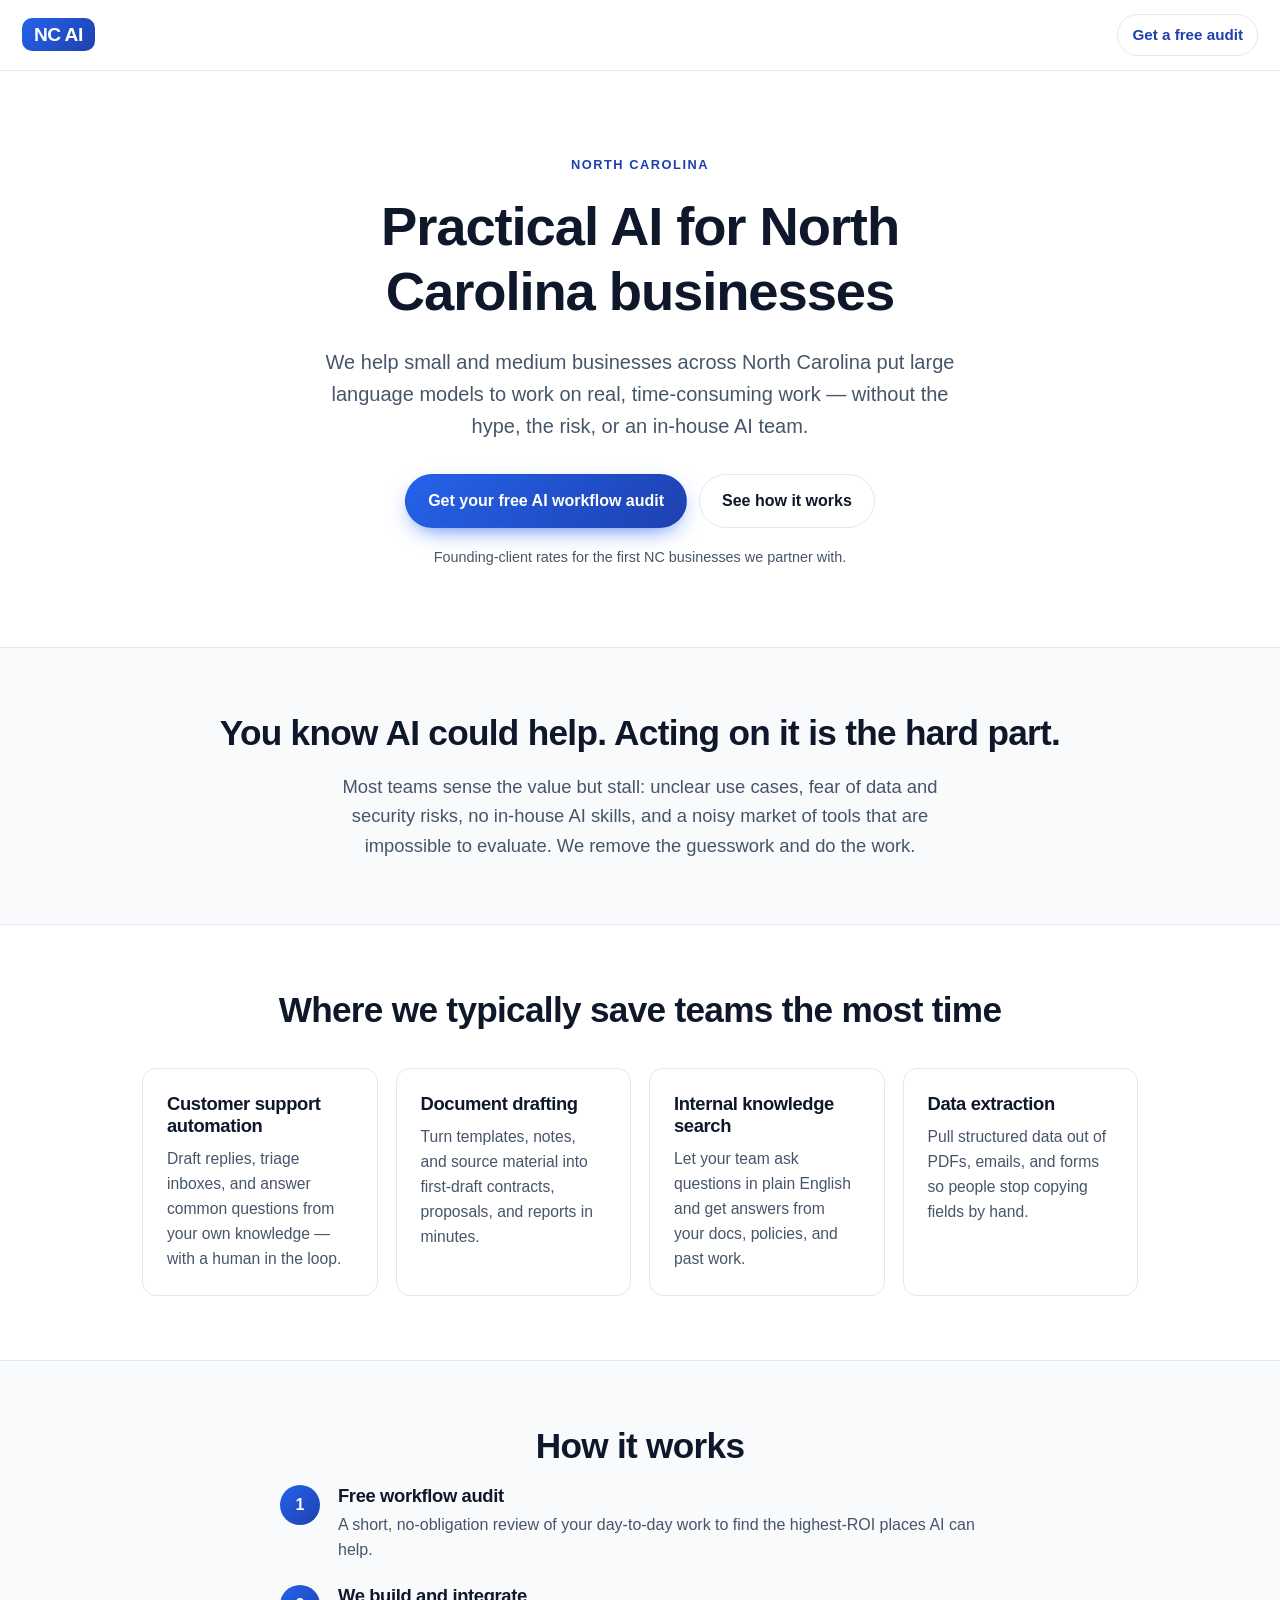
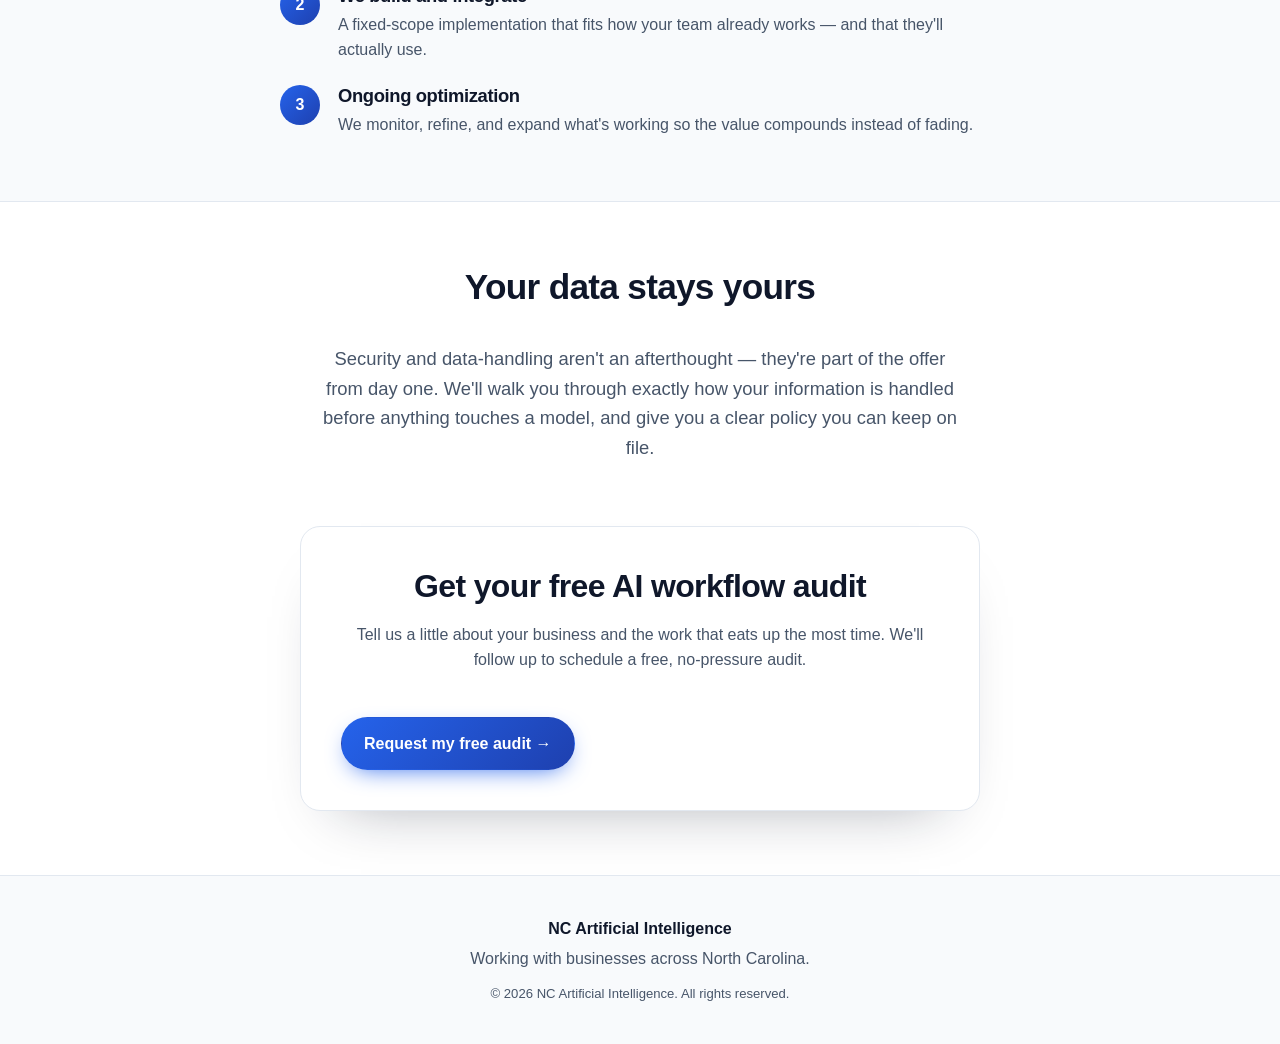
==== commit 604ad27a: "Fix: replace iframe with link button" ====
--- a/public/index.html
+++ b/public/index.html
@@ -165,178 +165,3 @@
     <script src="assets/main.js"></script>
   </body>
 </html>
-<!DOCTYPE html>
-<html lang="en">
-  <head>
-    <!-- Google tag (gtag.js) -->
-    <script async src="https://www.googletagmanager.com/gtag/js?id=G-DRT9H3H2EL"></script>
-    <script>
-      window.dataLayer = window.dataLayer || [];
-      function gtag(){dataLayer.push(arguments);}
-      gtag('js', new Date());
-      gtag('config', 'G-DRT9H3H2EL');
-    </script>
-    <meta charset="utf-8" />
-    <meta name="viewport" content="width=device-width, initial-scale=1" />
-    <title data-bind="title">AI for small &amp; medium businesses</title>
-    <meta name="description" data-bind="description" content="We help small and medium businesses put large language models to work on real, time-consuming work." />
-    <meta name="keywords" data-bind="keywords" content="" />
-    <meta name="robots" content="index,follow" />
-    <meta name="theme-color" data-bind="themeColor" content="#2563eb" />
-    <link rel="canonical" data-bind="canonical" href="" />
-    <link rel="icon" href="favicon.svg" type="image/svg+xml" />
-
-    <!-- Open Graph (filled per-domain by main.js) -->
-    <meta property="og:type" content="website" />
-    <meta property="og:site_name" data-bind="brand" content="" />
-    <meta property="og:title" data-bind="ogTitle" content="" />
-    <meta property="og:description" data-bind="description" content="" />
-    <meta property="og:url" data-bind="canonical" content="" />
-    <meta property="og:image" data-bind="ogImageAbs" content="" />
-    <meta property="og:image:width" content="1200" />
-    <meta property="og:image:height" content="630" />
-
-    <!-- Twitter -->
-    <meta name="twitter:card" content="summary_large_image" />
-    <meta name="twitter:title" data-bind="ogTitle" content="" />
-    <meta name="twitter:description" data-bind="description" content="" />
-    <meta name="twitter:image" data-bind="ogImageAbs" content="" />
-
-    <!-- Structured data for local SEO (filled per-domain by main.js) -->
-    <script type="application/ld+json" id="ld-json">{}</script>
-
-    <link rel="stylesheet" href="assets/styles.css" />
-  </head>
-  <body>
-    <header class="site-header">
-      <a class="wordmark" href="#top">
-        <span class="wordmark-mark" data-bind="wordmark">AI</span>
-      </a>
-      <a class="header-cta" href="#interest">Get a free audit</a>
-    </header>
-
-    <main id="top">
-      <!-- Hero -->
-      <section class="hero">
-        <p class="eyebrow" data-bind="region">For local businesses</p>
-        <h1 data-bind="headline">Practical AI for small &amp; medium businesses</h1>
-        <p class="subhead" data-bind="subhead">
-          We help small and medium businesses put large language models to work on
-          real, time-consuming work — without the hype, the risk, or an in-house AI team.
-        </p>
-        <div class="hero-actions">
-          <a class="btn btn-primary" href="#interest">Get your free AI workflow audit</a>
-          <a class="btn btn-ghost" href="#how">See how it works</a>
-        </div>
-        <p class="hero-note" data-bind="ctaNote"></p>
-      </section>
-
-      <!-- Problem -->
-      <section class="band">
-        <div class="band-inner">
-          <h2>You know AI could help. Acting on it is the hard part.</h2>
-          <p class="lede">
-            Most teams sense the value but stall: unclear use cases, fear of data and
-            security risks, no in-house AI skills, and a noisy market of tools that are
-            impossible to evaluate. We remove the guesswork and do the work.
-          </p>
-        </div>
-      </section>
-
-      <!-- Offerings -->
-      <section class="section" id="services">
-        <h2 class="section-title">Where we typically save teams the most time</h2>
-        <div class="cards">
-          <div class="card">
-            <h3>Customer support automation</h3>
-            <p>Draft replies, triage inboxes, and answer common questions from your own knowledge — with a human in the loop.</p>
-          </div>
-          <div class="card">
-            <h3>Document drafting</h3>
-            <p>Turn templates, notes, and source material into first-draft contracts, proposals, and reports in minutes.</p>
-          </div>
-          <div class="card">
-            <h3>Internal knowledge search</h3>
-            <p>Let your team ask questions in plain English and get answers from your docs, policies, and past work.</p>
-          </div>
-          <div class="card">
-            <h3>Data extraction</h3>
-            <p>Pull structured data out of PDFs, emails, and forms so people stop copying fields by hand.</p>
-          </div>
-        </div>
-      </section>
-
-      <!-- How it works -->
-      <section class="band" id="how">
-        <div class="band-inner">
-          <h2>How it works</h2>
-          <ol class="steps">
-            <li>
-              <span class="step-num">1</span>
-              <div>
-                <h3>Free workflow audit</h3>
-                <p>A short, no-obligation review of your day-to-day work to find the highest-ROI places AI can help.</p>
-              </div>
-            </li>
-            <li>
-              <span class="step-num">2</span>
-              <div>
-                <h3>We build and integrate</h3>
-                <p>A fixed-scope implementation that fits how your team already works — and that they'll actually use.</p>
-              </div>
-            </li>
-            <li>
-              <span class="step-num">3</span>
-              <div>
-                <h3>Ongoing optimization</h3>
-                <p>We monitor, refine, and expand what's working so the value compounds instead of fading.</p>
-              </div>
-            </li>
-          </ol>
-        </div>
-      </section>
-
-      <!-- Trust / security -->
-      <section class="section trust">
-        <div class="trust-inner">
-          <h2 class="section-title">Your data stays yours</h2>
-          <p class="lede center">
-            Security and data-handling aren't an afterthought — they're part of the offer
-            from day one. We'll walk you through exactly how your information is handled
-            before anything touches a model, and give you a clear policy you can keep on file.
-          </p>
-        </div>
-      </section>
-
-      <!-- Contact / interest form (Google Forms embed) -->
-      <section class="section form-section" id="interest">
-        <div class="form-card">
-          <h2>Get your free AI workflow audit</h2>
-          <p class="form-intro">
-            Tell us a little about your business and the work that eats up the most time.
-            We'll follow up to schedule a free, no-pressure audit.
-          </p>
-
-          <iframe
-            src="https://docs.google.com/forms/d/e/1FAIpQLSct09jEm7KFgqazRBSHuSHnVtyFLjKHujhhD452P3IpsdXMZw/viewform?embedded=true"
-            width="100%"
-            height="900"
-            frameborder="0"
-            marginheight="0"
-            marginwidth="0"
-            style="border: none; border-radius: 8px;"
-          >Loading…</iframe>
-        </div>
-      </section>
-    </main>
-
-    <footer class="site-footer">
-      <p class="footer-brand" data-bind="brand">AI Integration Services</p>
-      <p class="footer-location" data-bind="locationLine"></p>
-      <p class="footer-legal">&copy; <span data-bind="year">2026</span> <span data-bind="brand">AI Integration Services</span>. All rights reserved.</p>
-    </footer>
-
-    <script src="assets/config.js"></script>
-    <script src="assets/main.js"></script>
-  </body>
-</html>
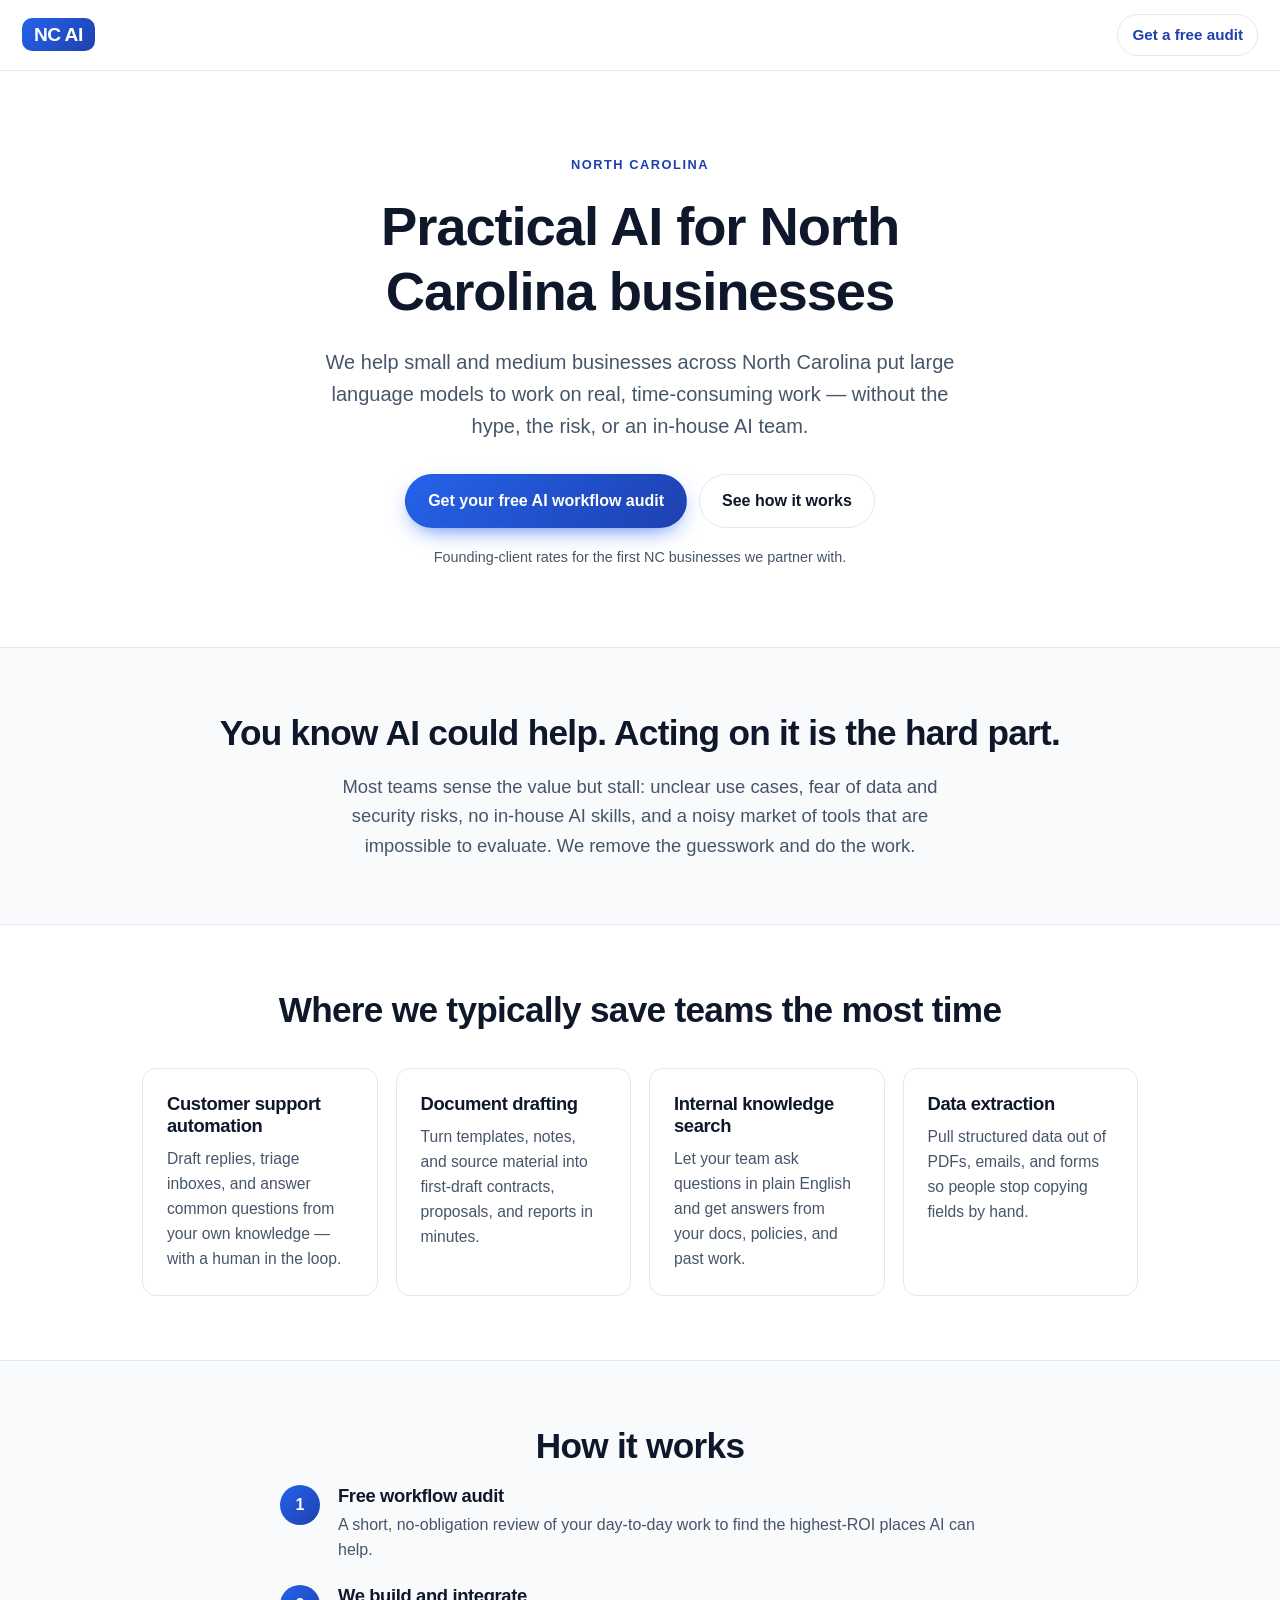
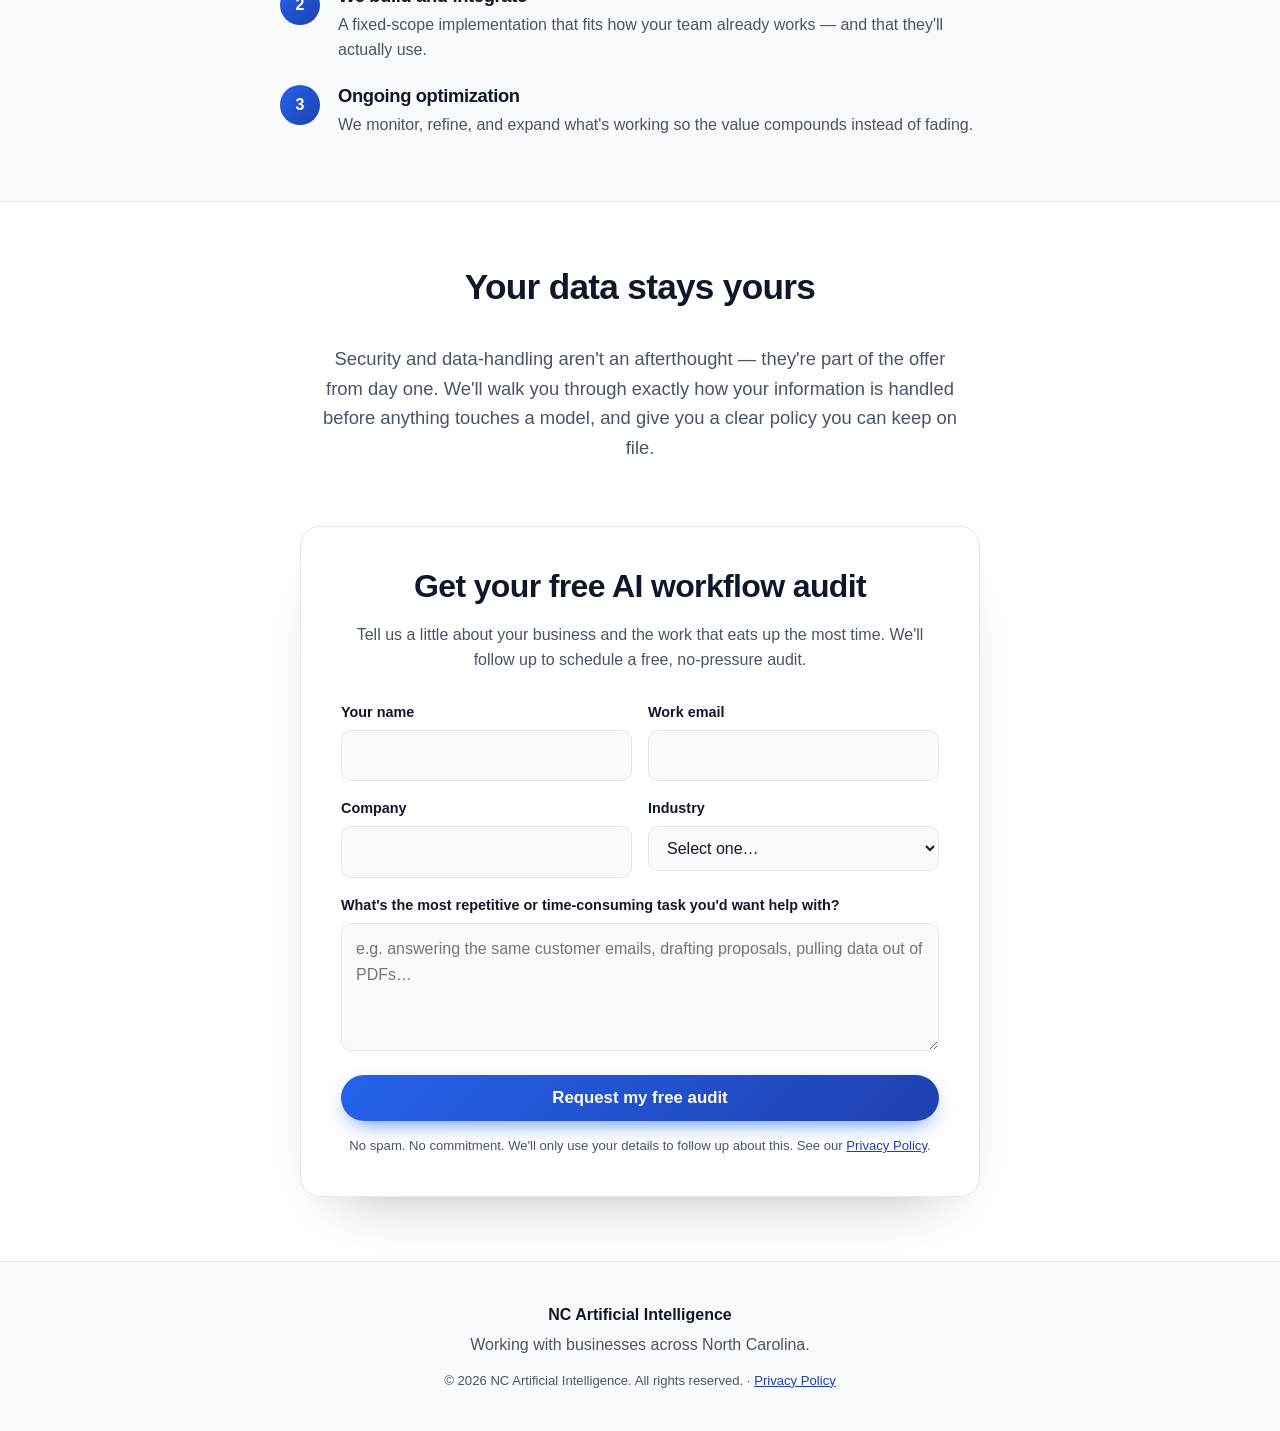
==== commit 51520ee1: "Add brand-aware privacy policy (#2) * Add brand-aware privacy policy and consent link  - New public/" ====
--- a/public/index.html
+++ b/public/index.html
@@ -41,6 +41,13 @@
     <link rel="stylesheet" href="assets/styles.css" />
   </head>
   <body>
+    <!--
+      Landing page.
+      Branding/copy is filled in at runtime by /assets/main.js based on the
+      domain it is served from. The lead form below is intentionally STATIC
+      HTML so Netlify's form detection picks it up at deploy time.
+    -->
+
     <header class="site-header">
       <a class="wordmark" href="#top">
         <span class="wordmark-mark" data-bind="wordmark">AI</span>
@@ -141,7 +148,7 @@
         </div>
       </section>
 
-      <!-- Contact / interest form (Google Forms embed) -->
+      <!-- Contact / interest form -->
       <section class="section form-section" id="interest">
         <div class="form-card">
           <h2>Get your free AI workflow audit</h2>
@@ -150,7 +157,67 @@
             We'll follow up to schedule a free, no-pressure audit.
           </p>
 
-          <a href="https://docs.google.com/forms/d/e/1FAIpQLSct09jEm7KFgqazRBSHuSHnVtyFLjKHujhhD452P3IpsdXMZw/viewform" target="_blank" rel="noopener noreferrer" class="btn btn-primary" style="display: inline-block; margin-top: 1rem;">Request my free audit →</a>
+          <!--
+            Netlify Forms: this form is detected automatically at deploy time.
+            - data-netlify="true" enables capture
+            - the hidden "form-name" input must match the form's name
+            - "bot-field" is a honeypot for spam
+            - "site_domain" / "site_brand" are filled by main.js so every lead is
+              tagged with which domain/brand it came from
+            - action="thanks.html" sends people to a branded thank-you page
+          -->
+          <form
+            name="ai-interest"
+            method="POST"
+            data-netlify="true"
+            netlify-honeypot="bot-field"
+            action="thanks.html"
+          >
+            <input type="hidden" name="form-name" value="ai-interest" />
+            <input type="hidden" name="site_domain" value="" />
+            <input type="hidden" name="site_brand" value="" />
+            <p class="hidden-field">
+              <label>Don't fill this out if you're human: <input name="bot-field" /></label>
+            </p>
+
+            <div class="field-row">
+              <div class="field">
+                <label for="name">Your name</label>
+                <input id="name" name="name" type="text" autocomplete="name" required />
+              </div>
+              <div class="field">
+                <label for="email">Work email</label>
+                <input id="email" name="email" type="email" autocomplete="email" required />
+              </div>
+            </div>
+
+            <div class="field-row">
+              <div class="field">
+                <label for="company">Company</label>
+                <input id="company" name="company" type="text" autocomplete="organization" />
+              </div>
+              <div class="field">
+                <label for="industry">Industry</label>
+                <select id="industry" name="industry">
+                  <option value="">Select one…</option>
+                  <option>Law firm</option>
+                  <option>Real estate</option>
+                  <option>Marketing agency</option>
+                  <option>Accounting</option>
+                  <option>E-commerce</option>
+                  <option>Other</option>
+                </select>
+              </div>
+            </div>
+
+            <div class="field">
+              <label for="task">What's the most repetitive or time-consuming task you'd want help with?</label>
+              <textarea id="task" name="task" rows="4" placeholder="e.g. answering the same customer emails, drafting proposals, pulling data out of PDFs…"></textarea>
+            </div>
+
+            <button class="btn btn-primary btn-block" type="submit">Request my free audit</button>
+            <p class="form-fineprint">No spam. No commitment. We'll only use your details to follow up about this. See our <a href="privacy.html">Privacy Policy</a>.</p>
+          </form>
         </div>
       </section>
     </main>
@@ -158,7 +225,7 @@
     <footer class="site-footer">
       <p class="footer-brand" data-bind="brand">AI Integration Services</p>
       <p class="footer-location" data-bind="locationLine"></p>
-      <p class="footer-legal">&copy; <span data-bind="year">2026</span> <span data-bind="brand">AI Integration Services</span>. All rights reserved.</p>
+      <p class="footer-legal">&copy; <span data-bind="year">2026</span> <span data-bind="brand">AI Integration Services</span>. All rights reserved. &middot; <a href="privacy.html">Privacy Policy</a></p>
     </footer>
 
     <script src="assets/config.js"></script>
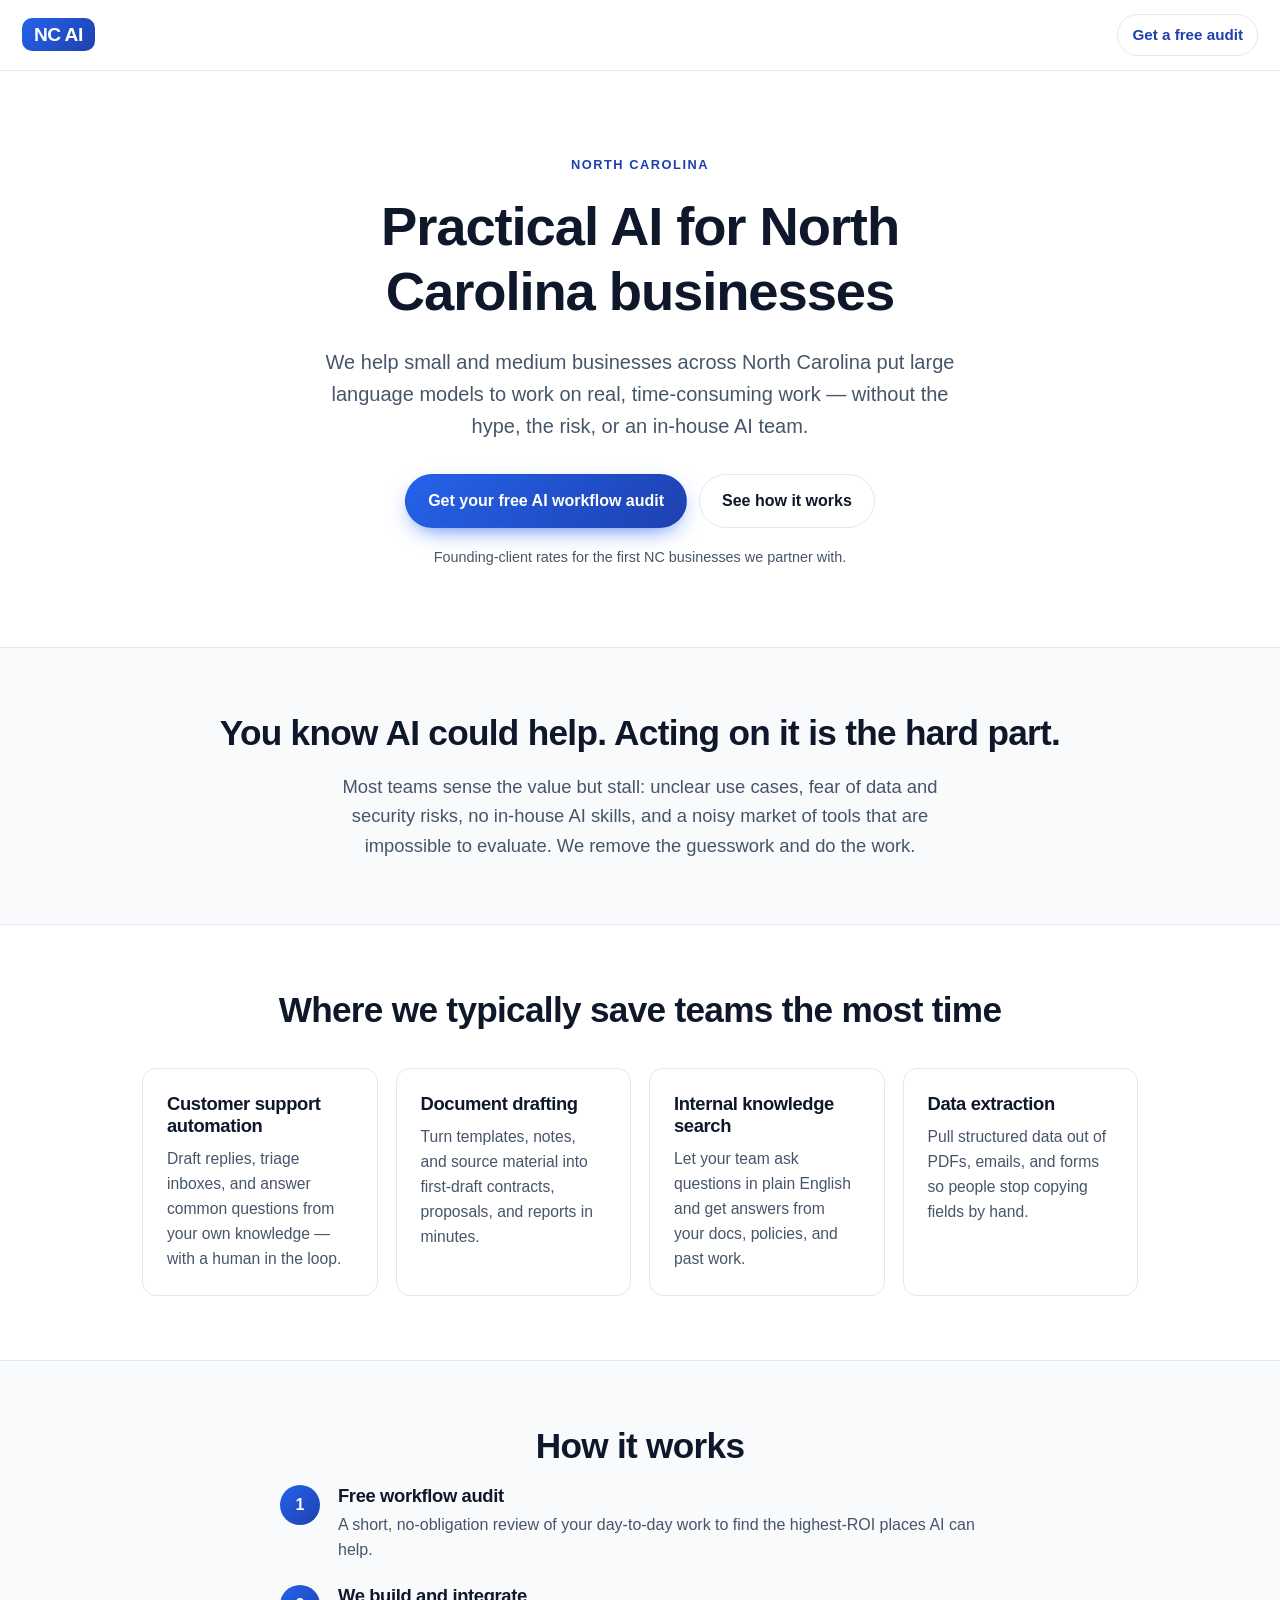
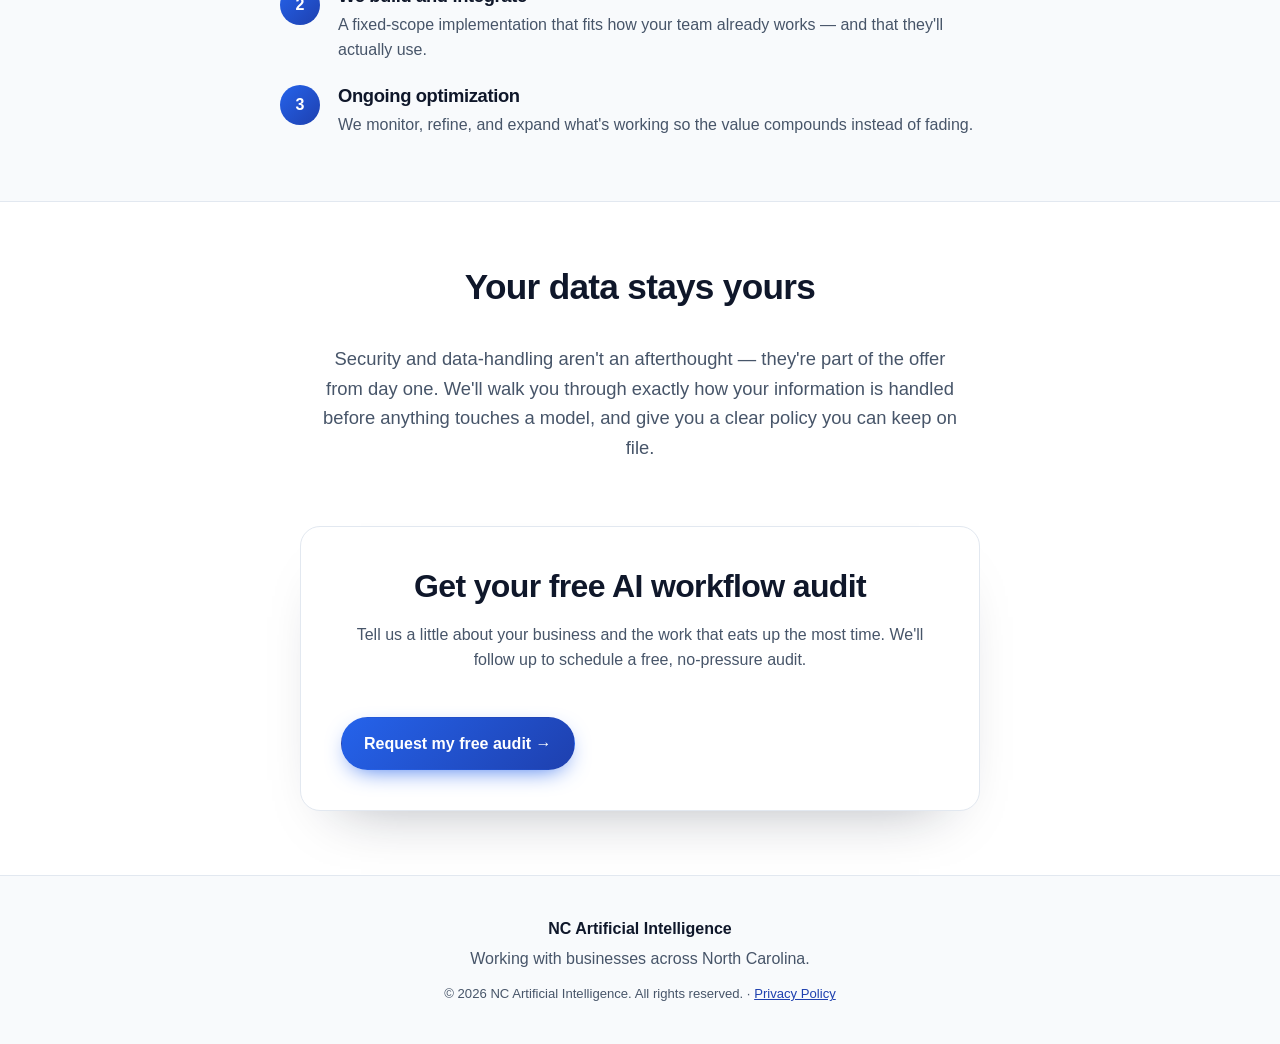
==== commit 20f8e6c6: "Merge branch 'master' into wmichelin-patch-1" ====
--- a/public/index.html
+++ b/public/index.html
@@ -41,13 +41,6 @@
     <link rel="stylesheet" href="assets/styles.css" />
   </head>
   <body>
-    <!--
-      Landing page.
-      Branding/copy is filled in at runtime by /assets/main.js based on the
-      domain it is served from. The lead form below is intentionally STATIC
-      HTML so Netlify's form detection picks it up at deploy time.
-    -->
-
     <header class="site-header">
       <a class="wordmark" href="#top">
         <span class="wordmark-mark" data-bind="wordmark">AI</span>
@@ -148,7 +141,7 @@
         </div>
       </section>
 
-      <!-- Contact / interest form -->
+      <!-- Contact / interest form (Google Forms embed) -->
       <section class="section form-section" id="interest">
         <div class="form-card">
           <h2>Get your free AI workflow audit</h2>
@@ -157,67 +150,7 @@
             We'll follow up to schedule a free, no-pressure audit.
           </p>
 
-          <!--
-            Netlify Forms: this form is detected automatically at deploy time.
-            - data-netlify="true" enables capture
-            - the hidden "form-name" input must match the form's name
-            - "bot-field" is a honeypot for spam
-            - "site_domain" / "site_brand" are filled by main.js so every lead is
-              tagged with which domain/brand it came from
-            - action="thanks.html" sends people to a branded thank-you page
-          -->
-          <form
-            name="ai-interest"
-            method="POST"
-            data-netlify="true"
-            netlify-honeypot="bot-field"
-            action="thanks.html"
-          >
-            <input type="hidden" name="form-name" value="ai-interest" />
-            <input type="hidden" name="site_domain" value="" />
-            <input type="hidden" name="site_brand" value="" />
-            <p class="hidden-field">
-              <label>Don't fill this out if you're human: <input name="bot-field" /></label>
-            </p>
-
-            <div class="field-row">
-              <div class="field">
-                <label for="name">Your name</label>
-                <input id="name" name="name" type="text" autocomplete="name" required />
-              </div>
-              <div class="field">
-                <label for="email">Work email</label>
-                <input id="email" name="email" type="email" autocomplete="email" required />
-              </div>
-            </div>
-
-            <div class="field-row">
-              <div class="field">
-                <label for="company">Company</label>
-                <input id="company" name="company" type="text" autocomplete="organization" />
-              </div>
-              <div class="field">
-                <label for="industry">Industry</label>
-                <select id="industry" name="industry">
-                  <option value="">Select one…</option>
-                  <option>Law firm</option>
-                  <option>Real estate</option>
-                  <option>Marketing agency</option>
-                  <option>Accounting</option>
-                  <option>E-commerce</option>
-                  <option>Other</option>
-                </select>
-              </div>
-            </div>
-
-            <div class="field">
-              <label for="task">What's the most repetitive or time-consuming task you'd want help with?</label>
-              <textarea id="task" name="task" rows="4" placeholder="e.g. answering the same customer emails, drafting proposals, pulling data out of PDFs…"></textarea>
-            </div>
-
-            <button class="btn btn-primary btn-block" type="submit">Request my free audit</button>
-            <p class="form-fineprint">No spam. No commitment. We'll only use your details to follow up about this. See our <a href="privacy.html">Privacy Policy</a>.</p>
-          </form>
+          <a href="https://docs.google.com/forms/d/e/1FAIpQLSct09jEm7KFgqazRBSHuSHnVtyFLjKHujhhD452P3IpsdXMZw/viewform" target="_blank" rel="noopener noreferrer" class="btn btn-primary" style="display: inline-block; margin-top: 1rem;">Request my free audit →</a>
         </div>
       </section>
     </main>
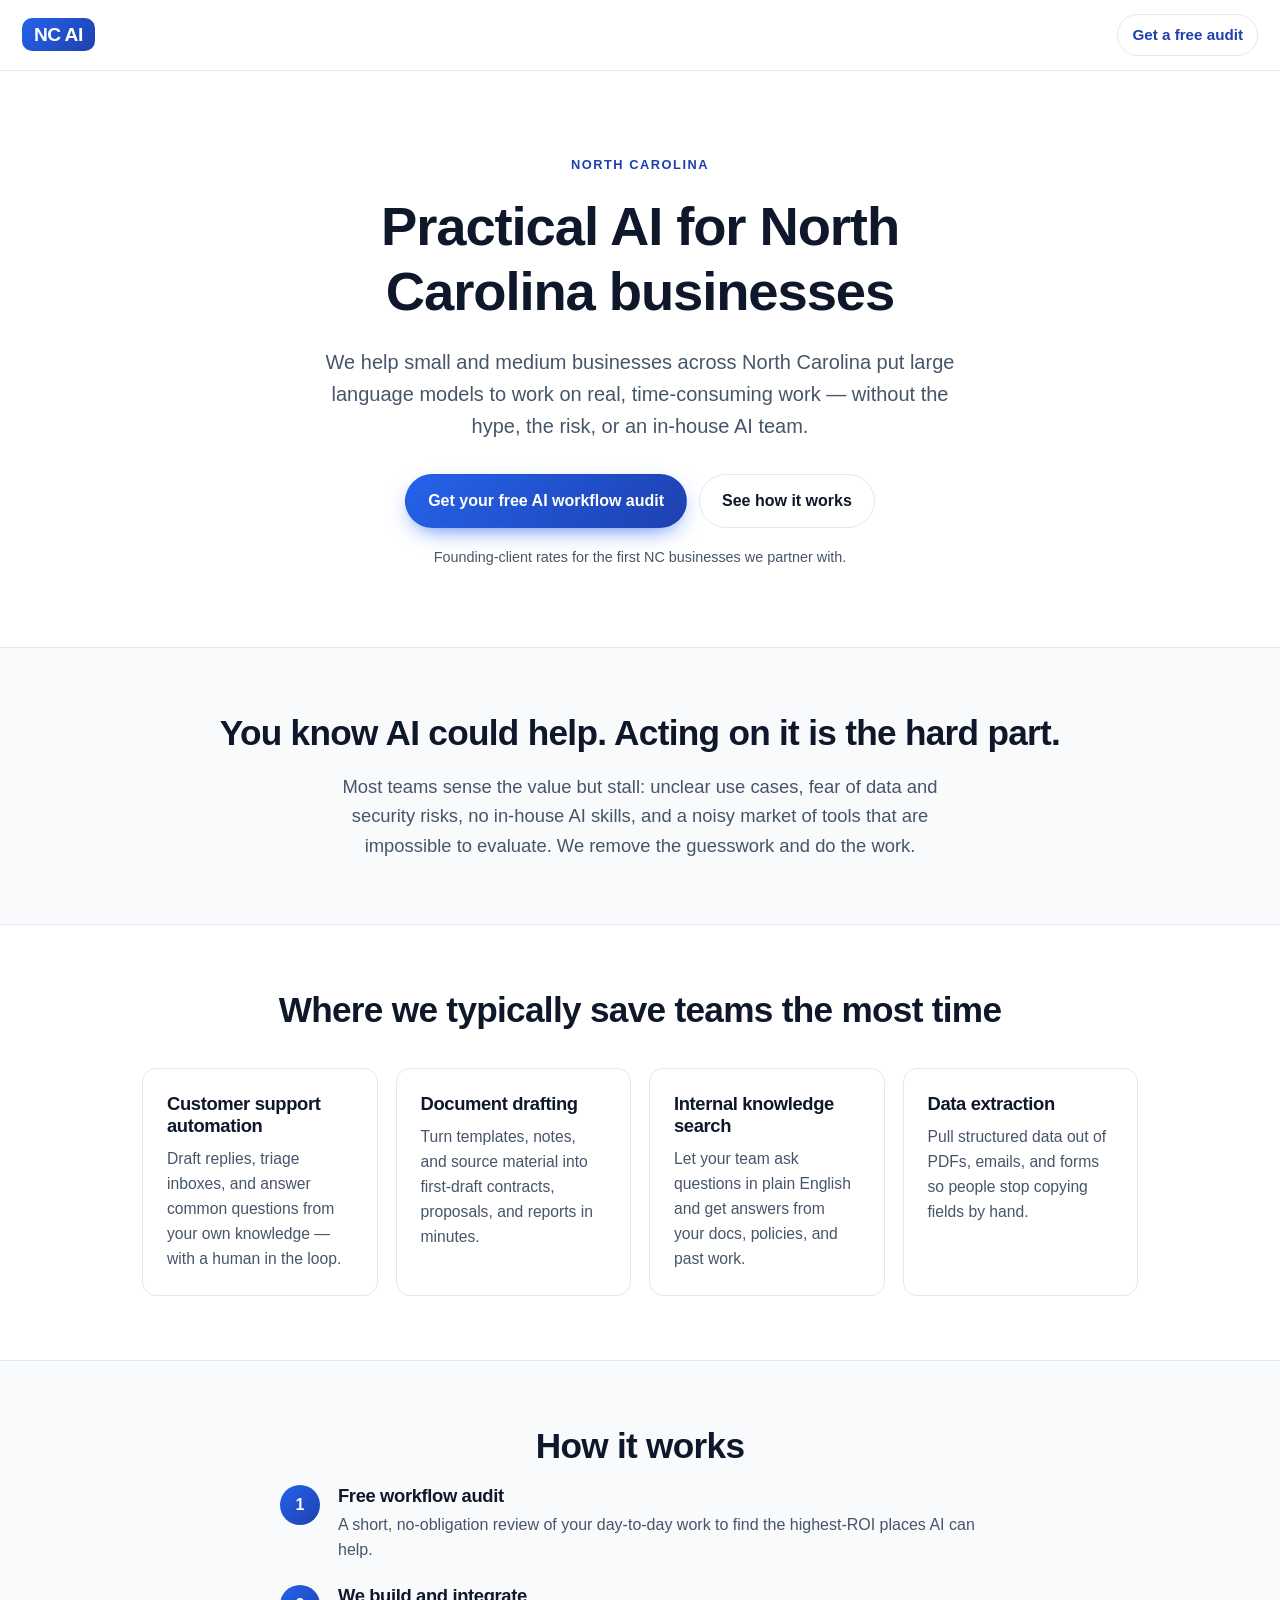
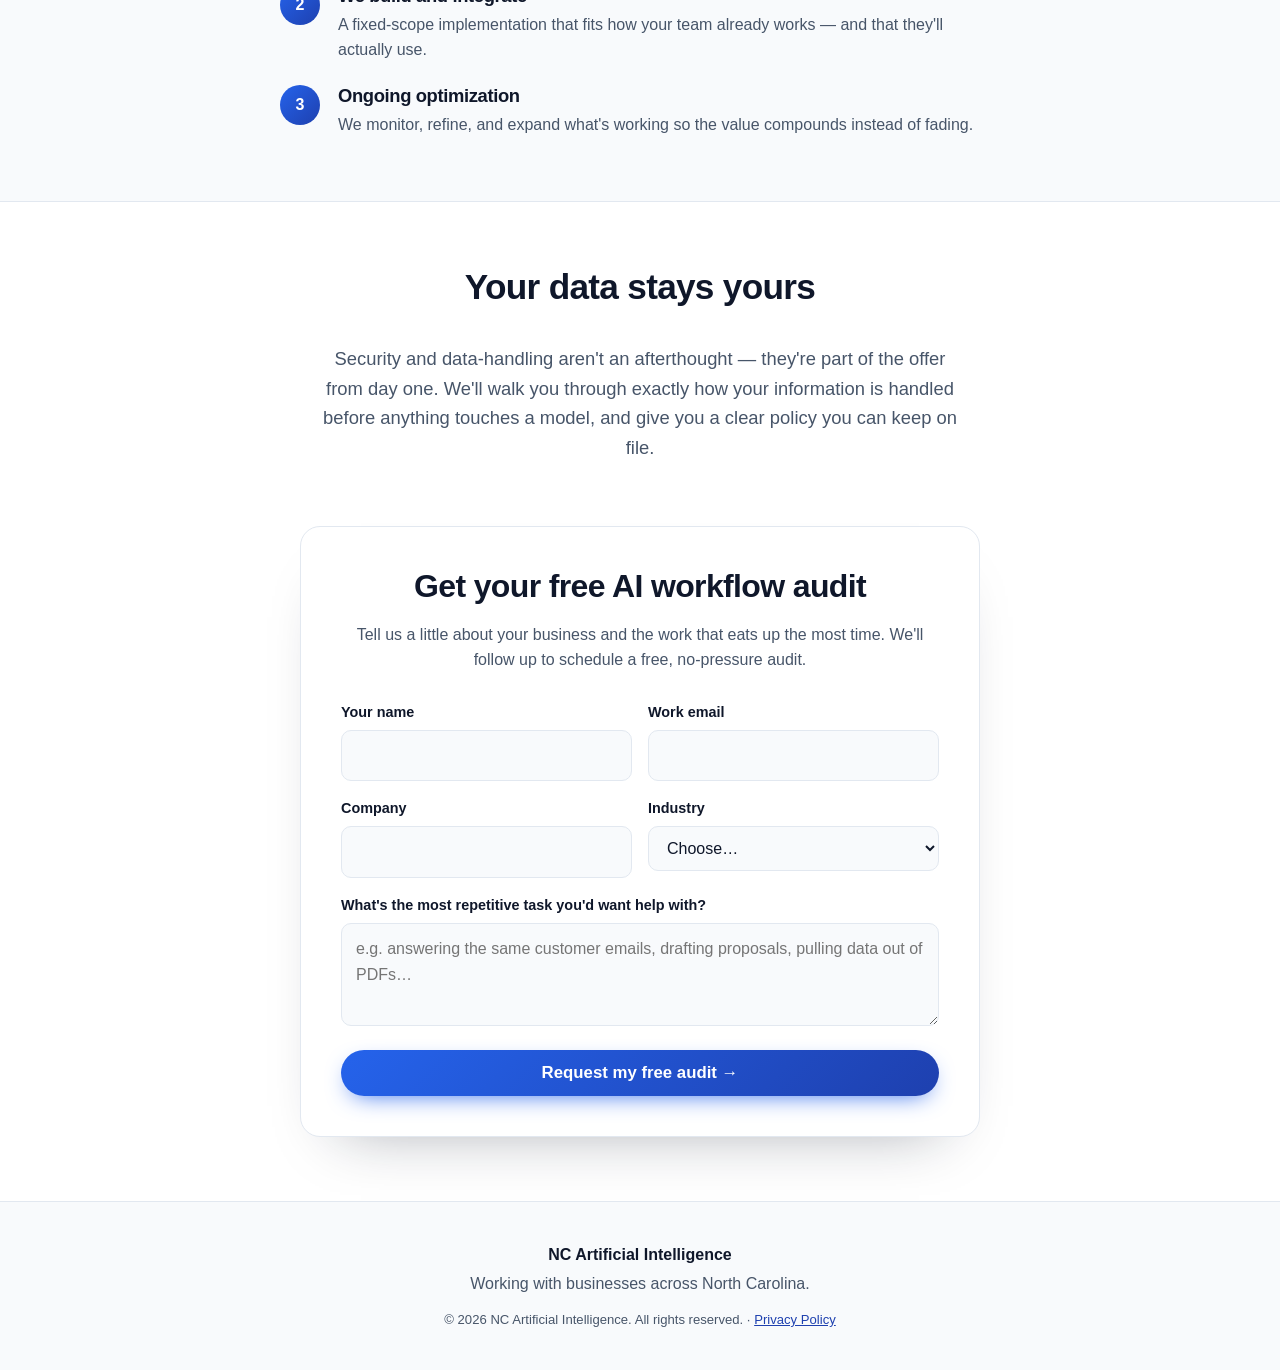
==== commit 0b9e2d04: "Replace form link with inline form + hidden source tracking" ====
--- a/public/index.html
+++ b/public/index.html
@@ -150,7 +150,42 @@
             We'll follow up to schedule a free, no-pressure audit.
           </p>
 
-          <a href="https://docs.google.com/forms/d/e/1FAIpQLSct09jEm7KFgqazRBSHuSHnVtyFLjKHujhhD452P3IpsdXMZw/viewform" target="_blank" rel="noopener noreferrer" class="btn btn-primary" style="display: inline-block; margin-top: 1rem;">Request my free audit →</a>
+          <form id="audit-form">
+          <div class="field-row">
+            <div class="field">
+              <label for="af-name">Your name</label>
+              <input id="af-name" type="text" name="entry.393898774" required>
+            </div>
+            <div class="field">
+              <label for="af-email">Work email</label>
+              <input id="af-email" type="email" name="entry.1740288603" required>
+            </div>
+          </div>
+          <div class="field-row">
+            <div class="field">
+              <label for="af-company">Company</label>
+              <input id="af-company" type="text" name="entry.1974525754">
+            </div>
+            <div class="field">
+              <label for="af-industry">Industry</label>
+              <select id="af-industry" name="entry.1493148718">
+                <option value="">Choose…</option>
+                <option value="Law firm">Law firm</option>
+                <option value="Real estate">Real estate</option>
+                <option value="Marketing agency">Marketing agency</option>
+                <option value="Accounting">Accounting</option>
+                <option value="E-commerce">E-commerce</option>
+                <option value="Other">Other</option>
+              </select>
+            </div>
+          </div>
+          <div class="field">
+            <label for="af-task">What's the most repetitive task you'd want help with?</label>
+            <textarea id="af-task" name="entry.1427098766" rows="3" placeholder="e.g. answering the same customer emails, drafting proposals, pulling data out of PDFs…"></textarea>
+          </div>
+          <input type="hidden" name="entry.1677929165" id="source-site">
+          <button type="submit" class="btn btn-primary btn-block">Request my free audit →</button>
+        </form>
         </div>
       </section>
     </main>
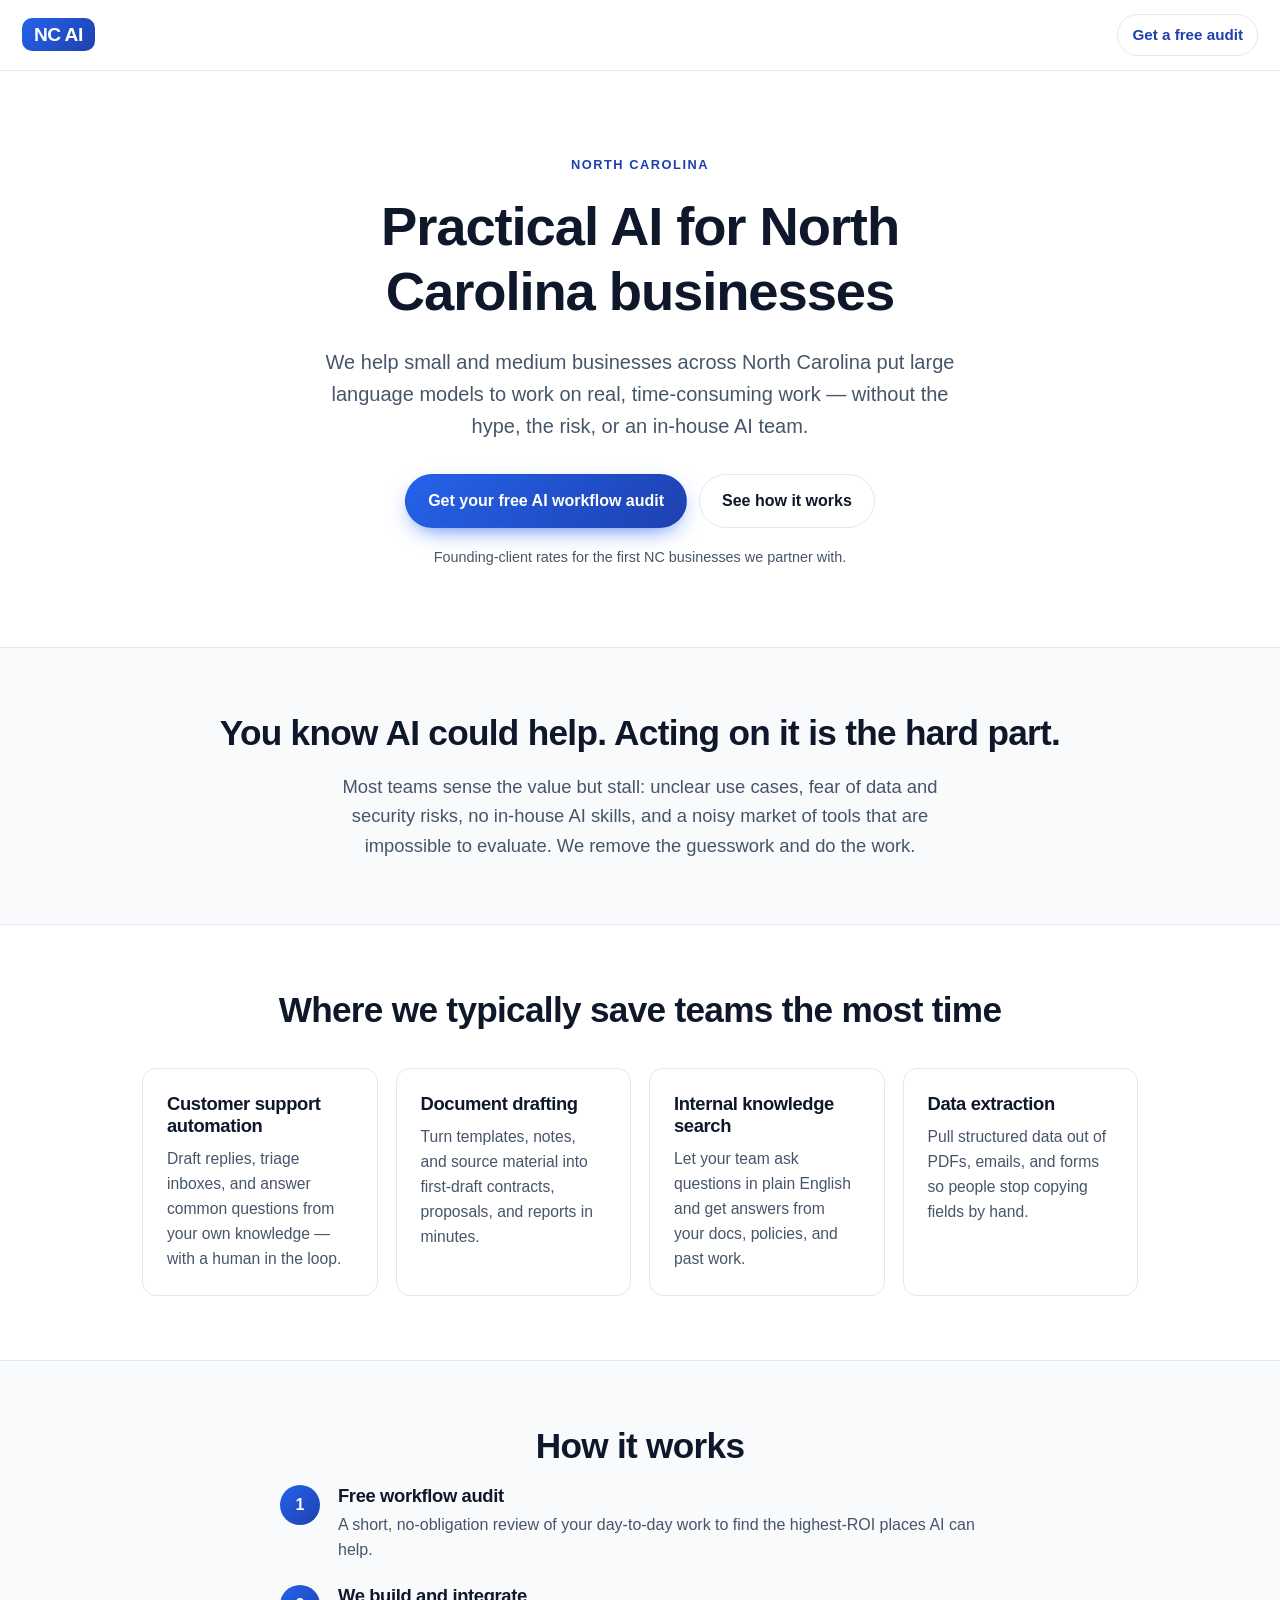
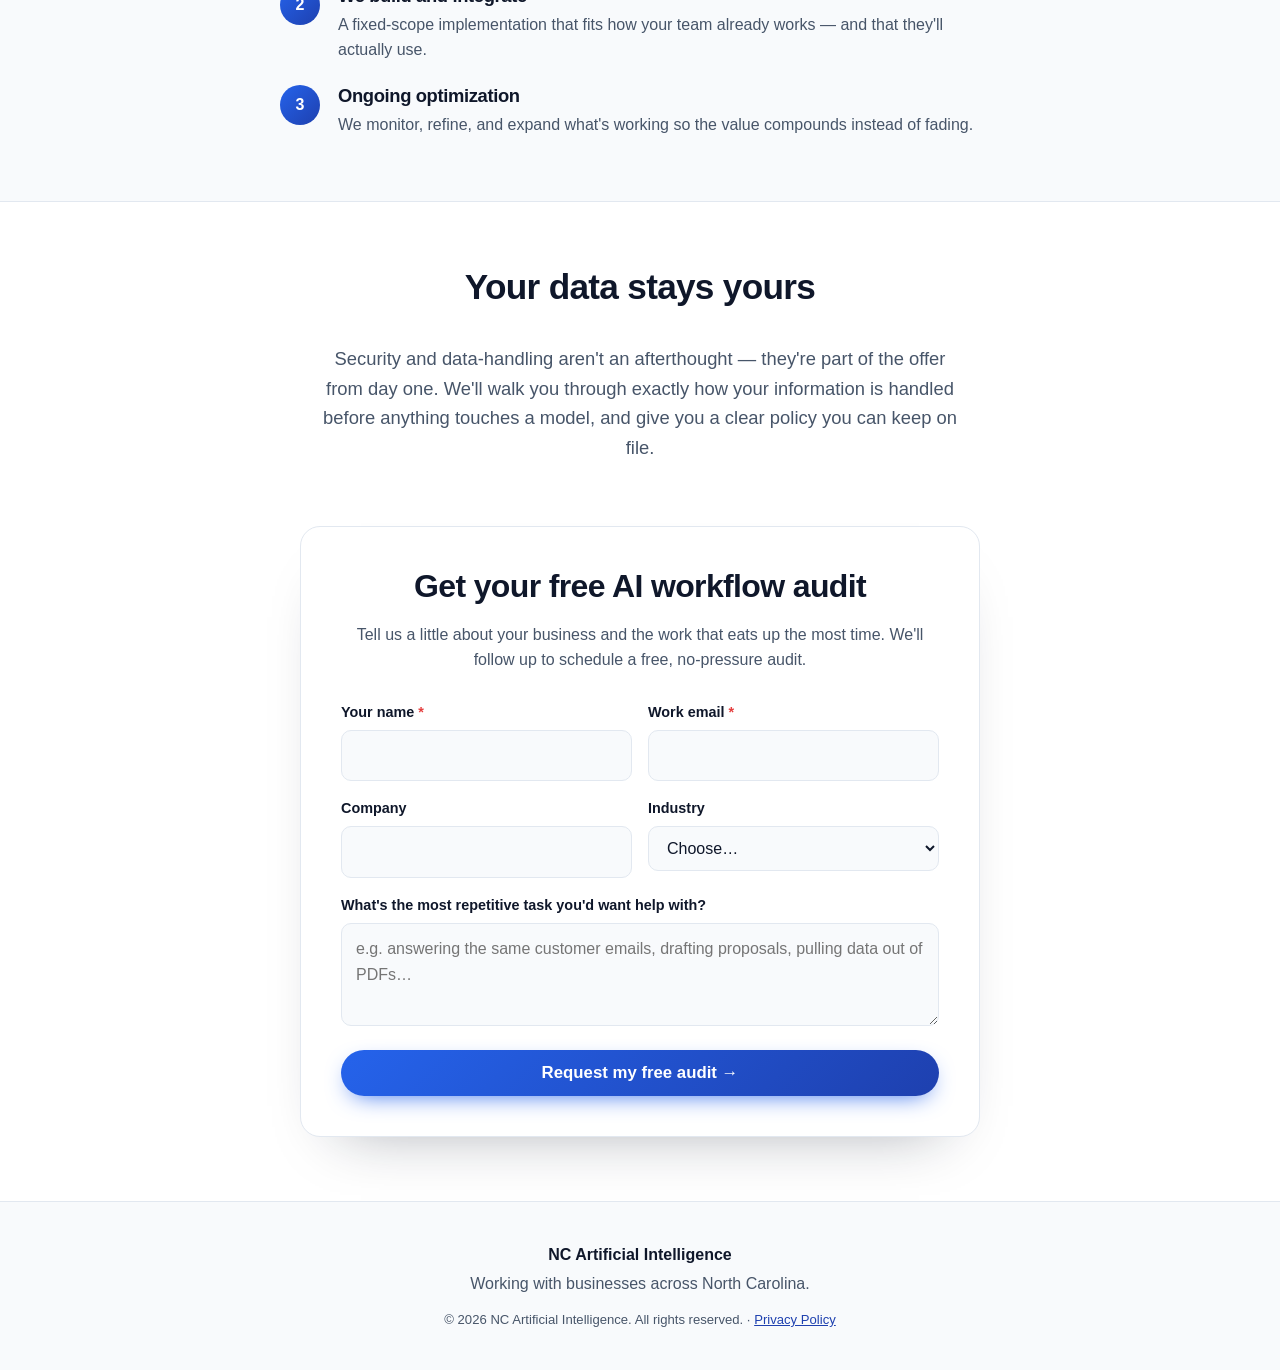
==== commit 3e16a63b: "Add required field asterisks to name and email labels" ====
--- a/public/index.html
+++ b/public/index.html
@@ -153,11 +153,11 @@
           <form id="audit-form">
           <div class="field-row">
             <div class="field">
-              <label for="af-name">Your name</label>
+              <label for="af-name">Your name <span style="color:#e53e3e">*</span></label>
               <input id="af-name" type="text" name="entry.393898774" required>
             </div>
             <div class="field">
-              <label for="af-email">Work email</label>
+              <label for="af-email">Work email <span style="color:#e53e3e">*</span></label>
               <input id="af-email" type="email" name="entry.1740288603" required>
             </div>
           </div>
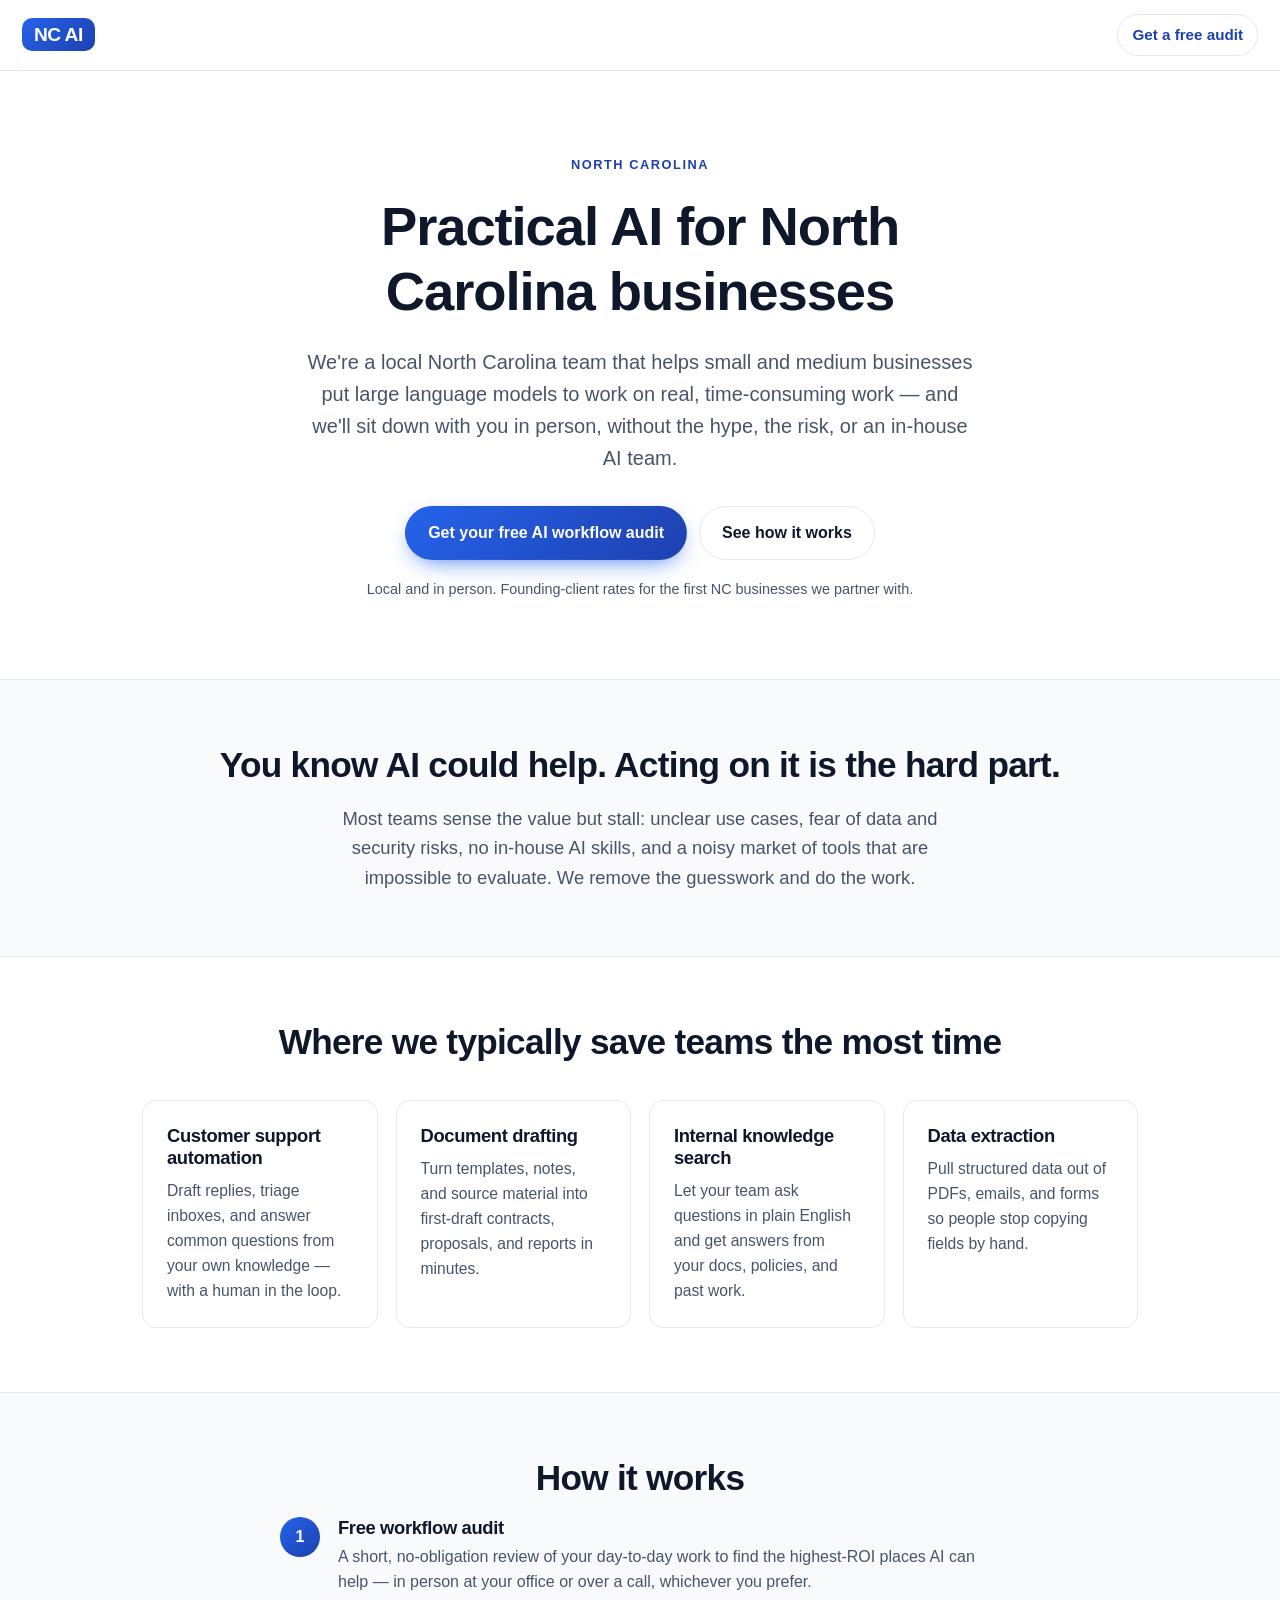
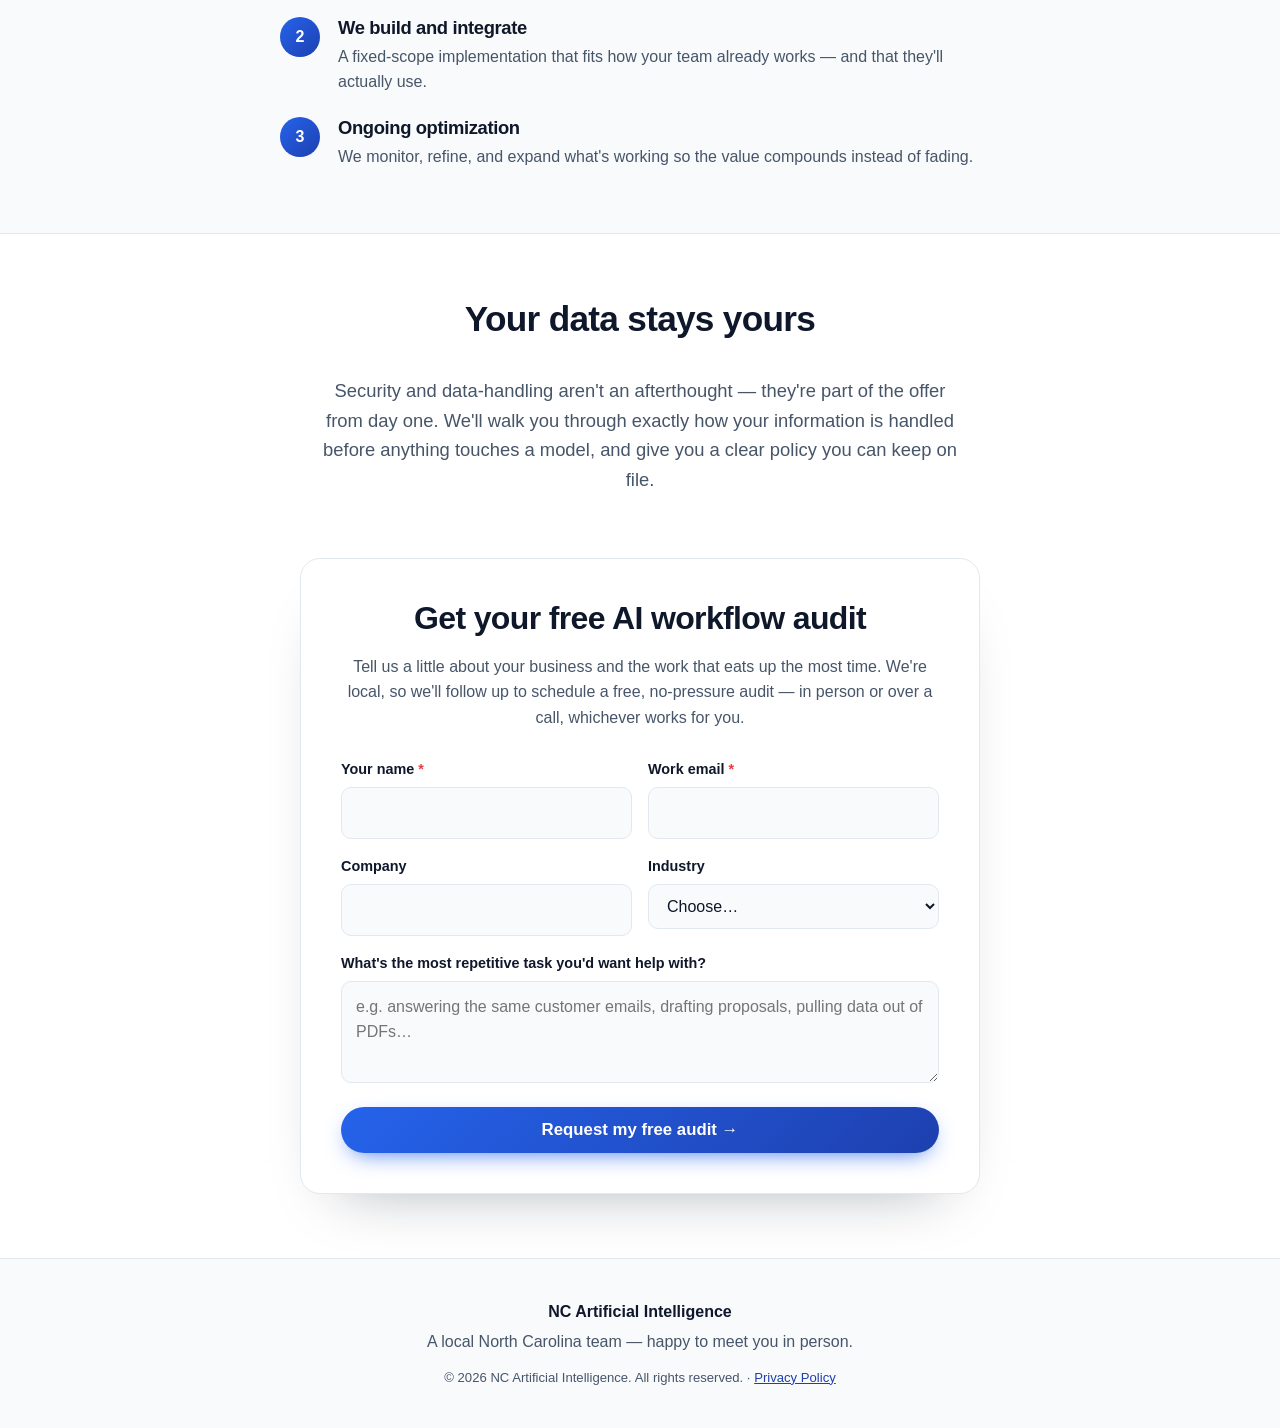
==== commit 5e062a8f: "Stress local presence and in-person meetings in site copy (#3) Claude-Session: https://claude.ai/cod" ====
--- a/public/index.html
+++ b/public/index.html
@@ -12,7 +12,7 @@
     <meta charset="utf-8" />
     <meta name="viewport" content="width=device-width, initial-scale=1" />
     <title data-bind="title">AI for small &amp; medium businesses</title>
-    <meta name="description" data-bind="description" content="We help small and medium businesses put large language models to work on real, time-consuming work." />
+    <meta name="description" data-bind="description" content="A local team helping small and medium businesses put large language models to work on real, time-consuming work — and we'll meet you in person." />
     <meta name="keywords" data-bind="keywords" content="" />
     <meta name="robots" content="index,follow" />
     <meta name="theme-color" data-bind="themeColor" content="#2563eb" />
@@ -54,8 +54,9 @@
         <p class="eyebrow" data-bind="region">For local businesses</p>
         <h1 data-bind="headline">Practical AI for small &amp; medium businesses</h1>
         <p class="subhead" data-bind="subhead">
-          We help small and medium businesses put large language models to work on
-          real, time-consuming work — without the hype, the risk, or an in-house AI team.
+          We're a local team that helps small and medium businesses put large language
+          models to work on real, time-consuming work — and we'll meet you in person,
+          without the hype, the risk, or an in-house AI team.
         </p>
         <div class="hero-actions">
           <a class="btn btn-primary" href="#interest">Get your free AI workflow audit</a>
@@ -108,7 +109,7 @@
               <span class="step-num">1</span>
               <div>
                 <h3>Free workflow audit</h3>
-                <p>A short, no-obligation review of your day-to-day work to find the highest-ROI places AI can help.</p>
+                <p>A short, no-obligation review of your day-to-day work to find the highest-ROI places AI can help — in person at your office or over a call, whichever you prefer.</p>
               </div>
             </li>
             <li>
@@ -147,7 +148,8 @@
           <h2>Get your free AI workflow audit</h2>
           <p class="form-intro">
             Tell us a little about your business and the work that eats up the most time.
-            We'll follow up to schedule a free, no-pressure audit.
+            We're local, so we'll follow up to schedule a free, no-pressure audit — in
+            person or over a call, whichever works for you.
           </p>
 
           <form id="audit-form">
